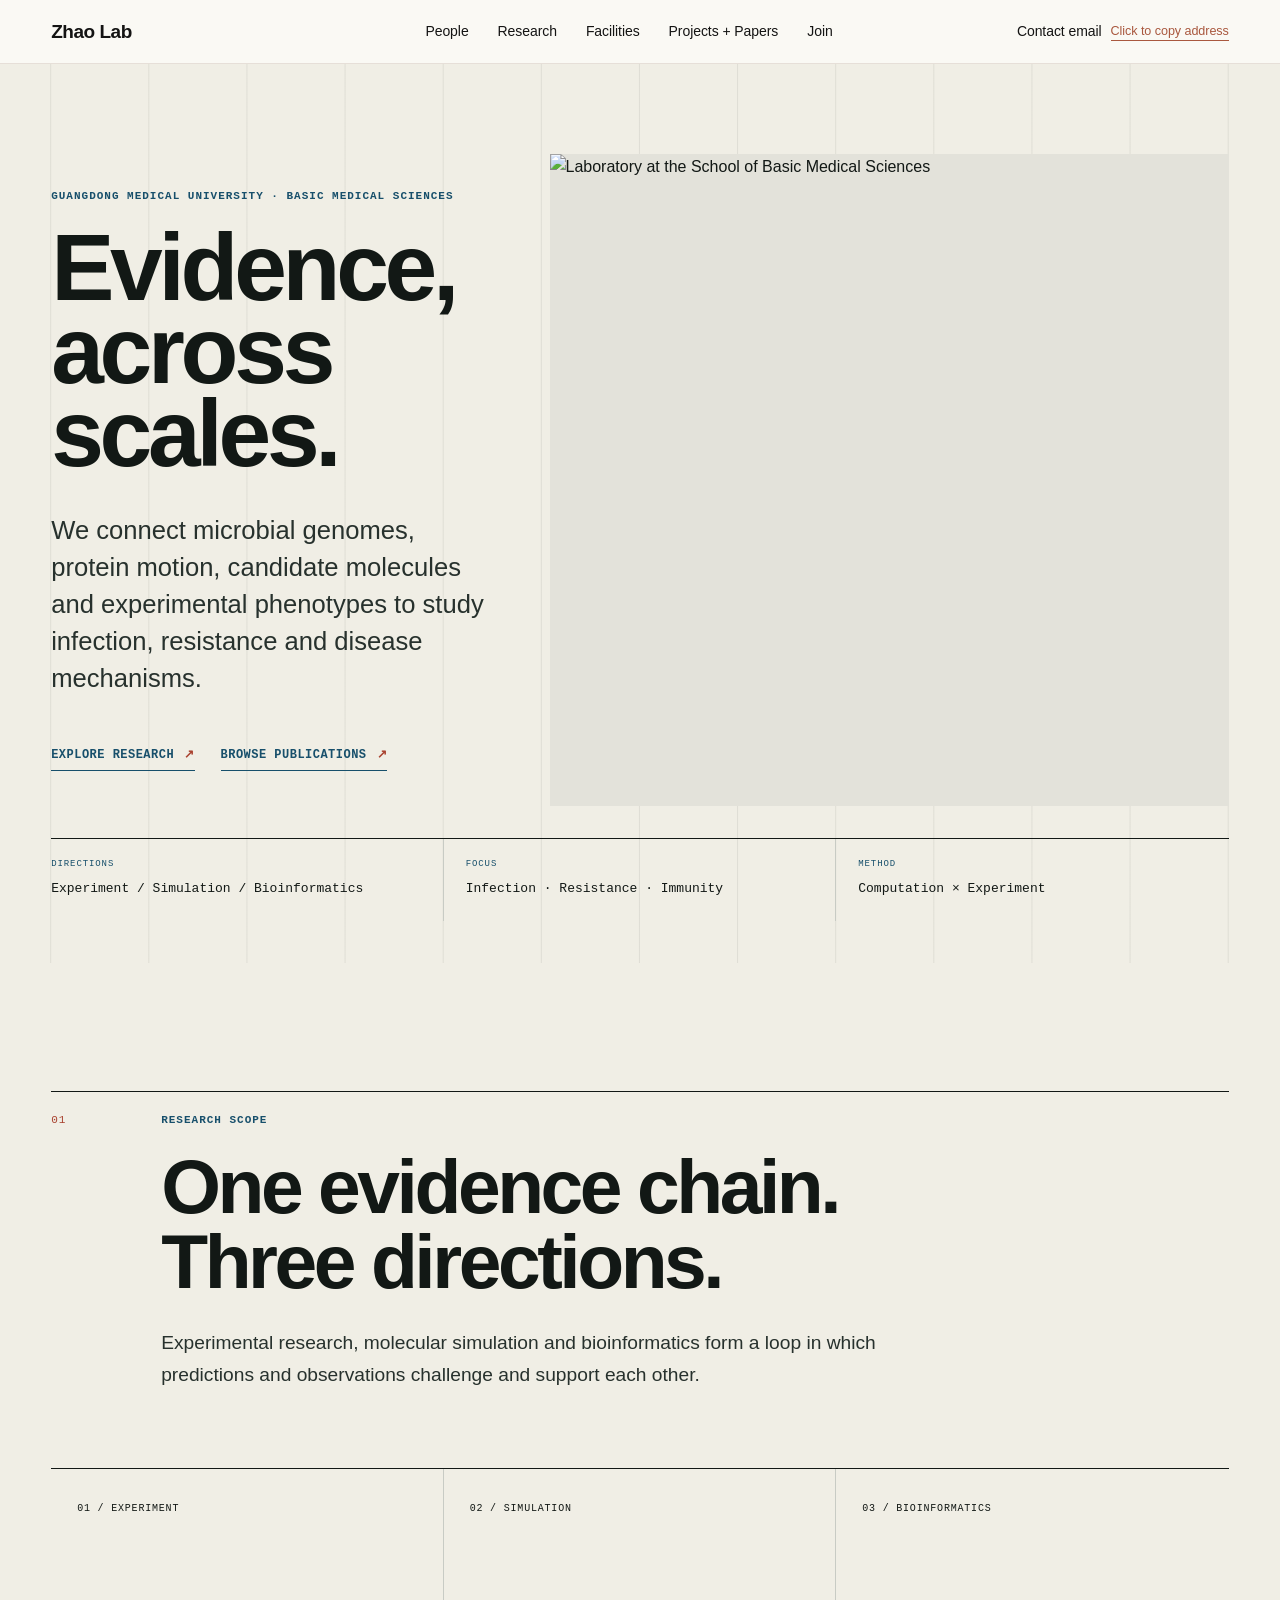
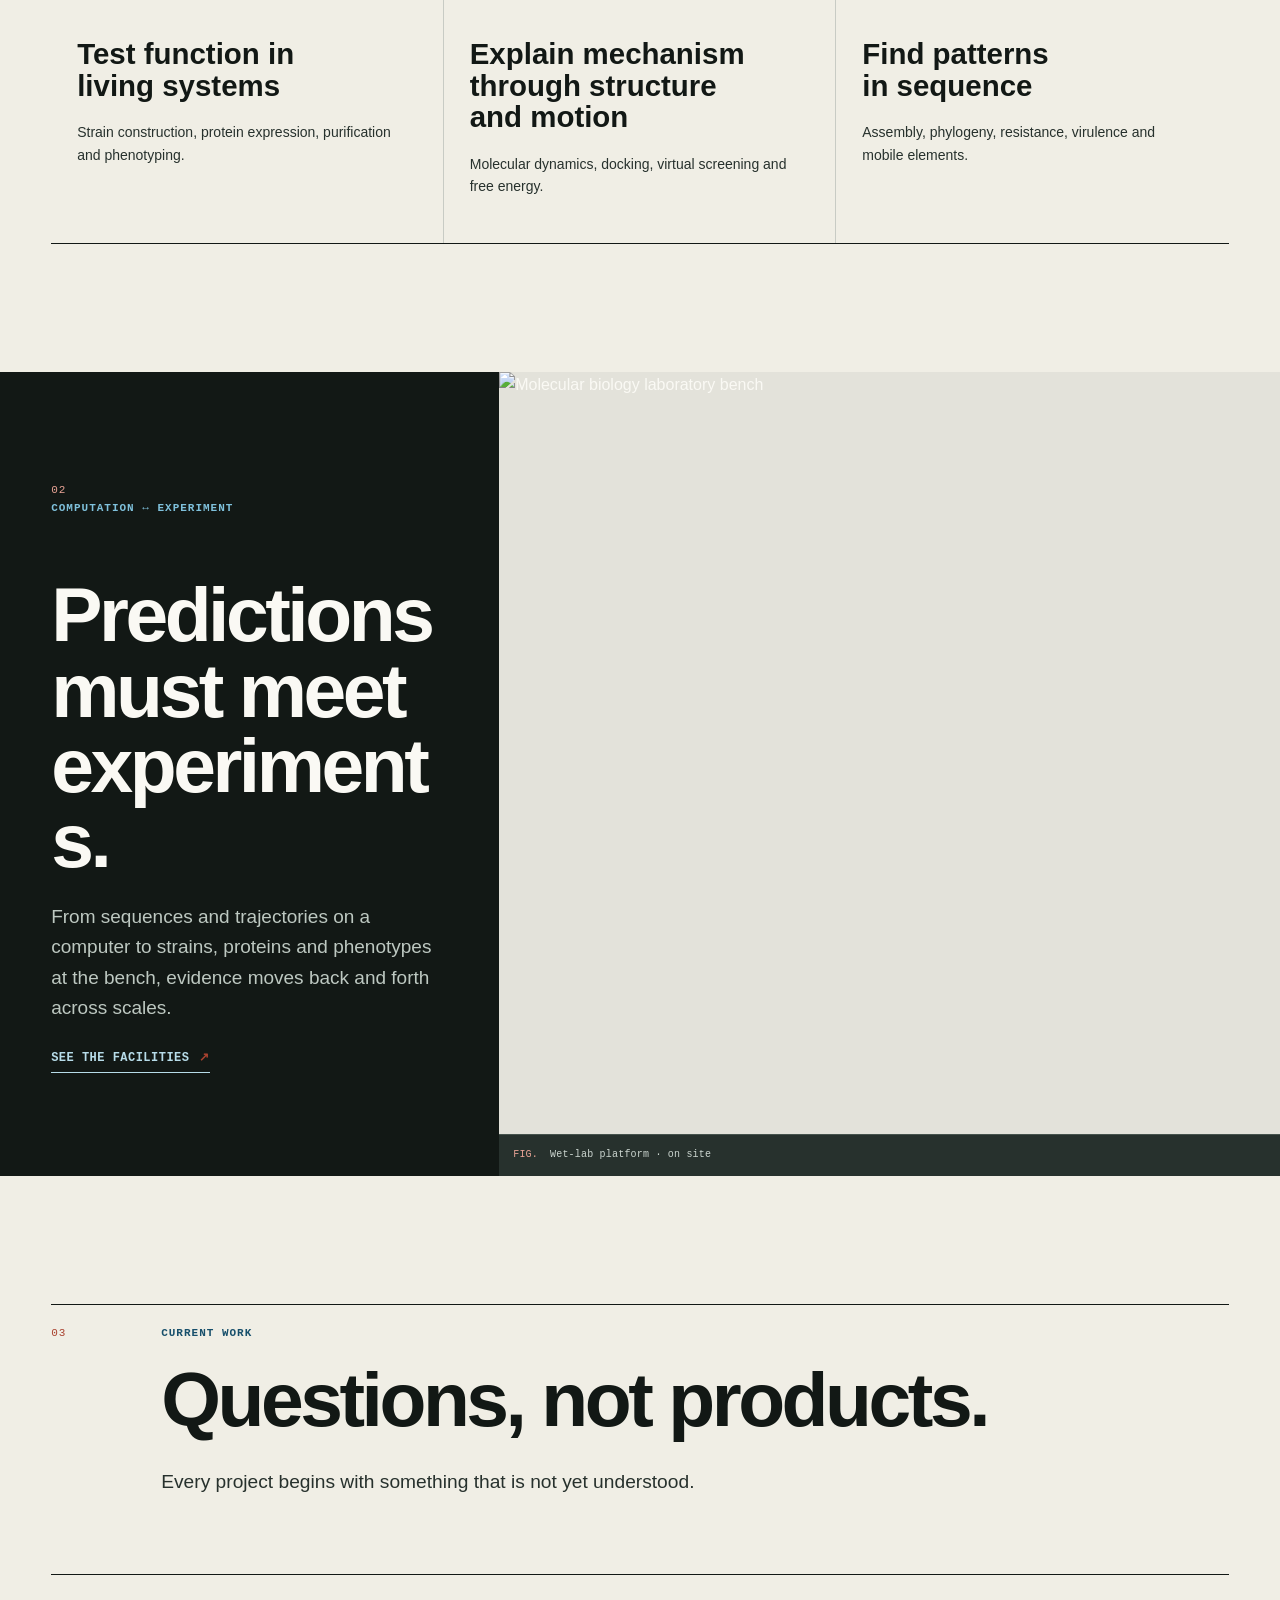
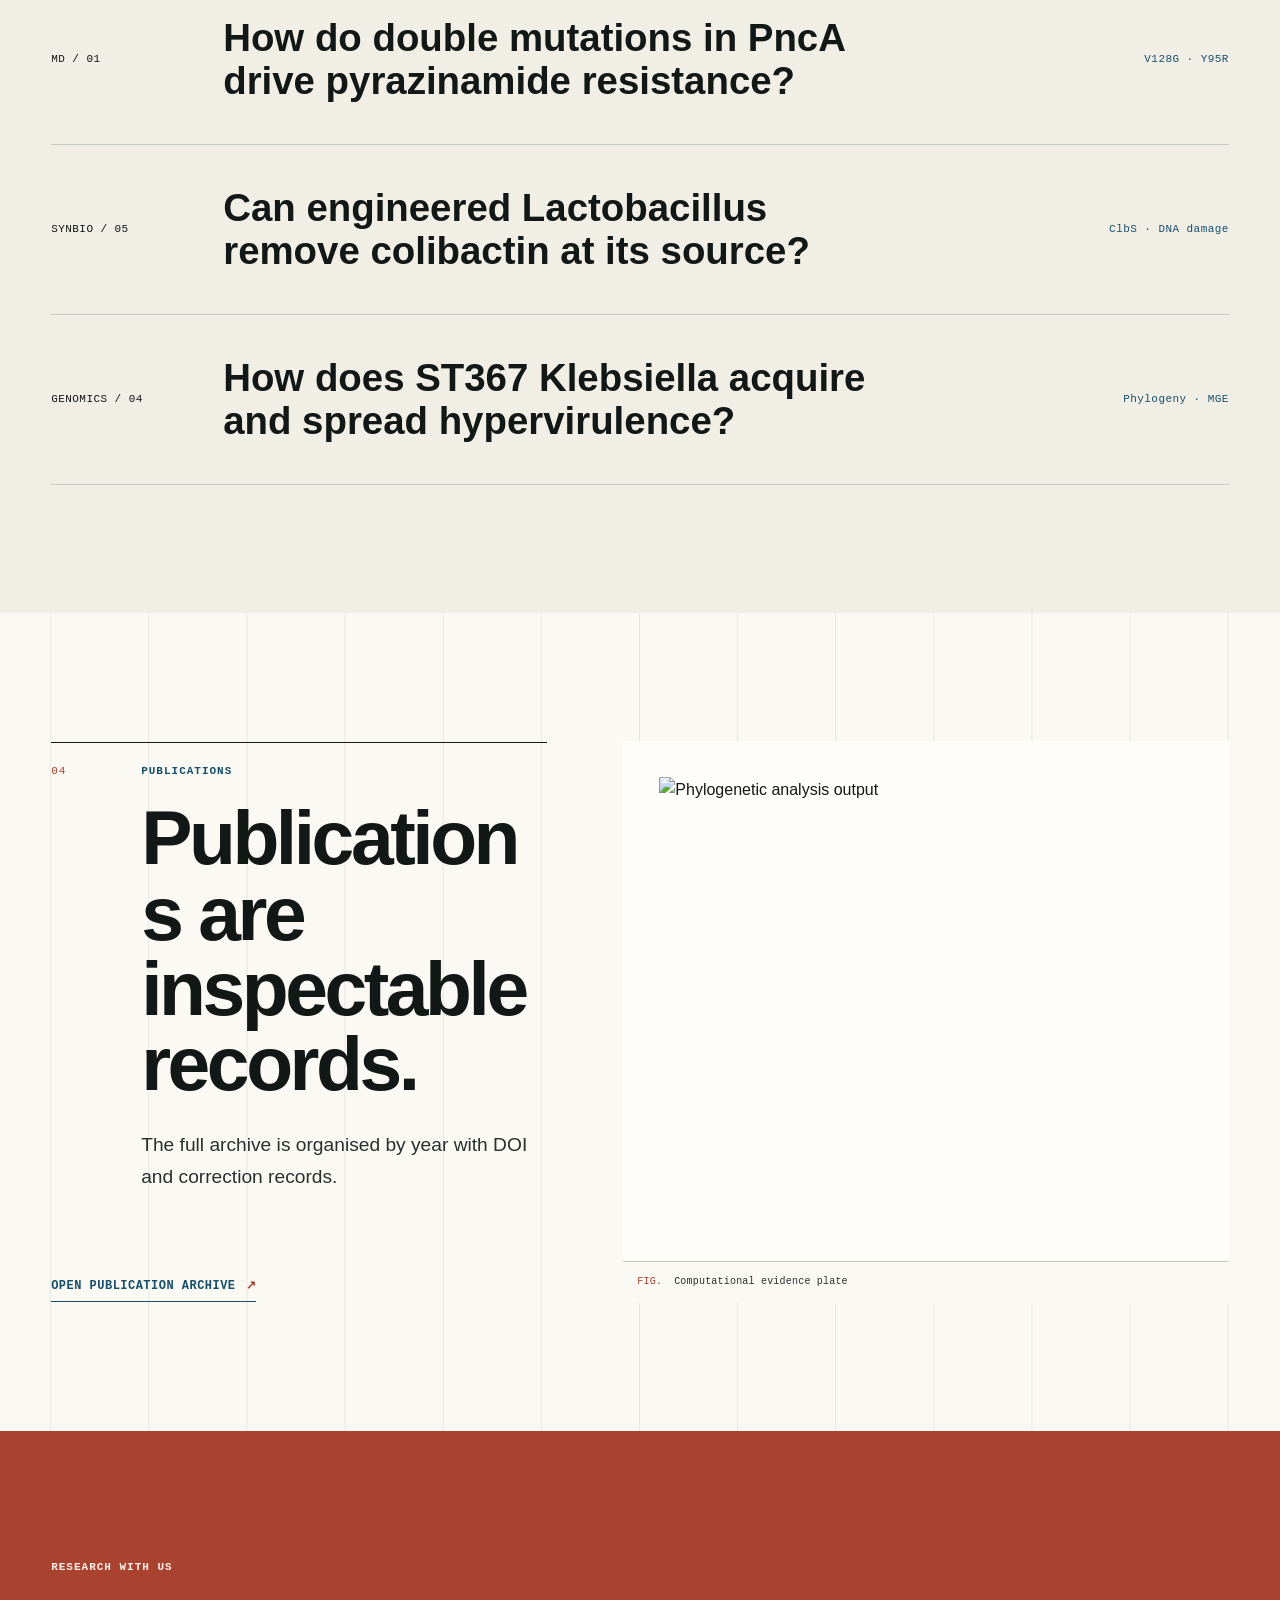
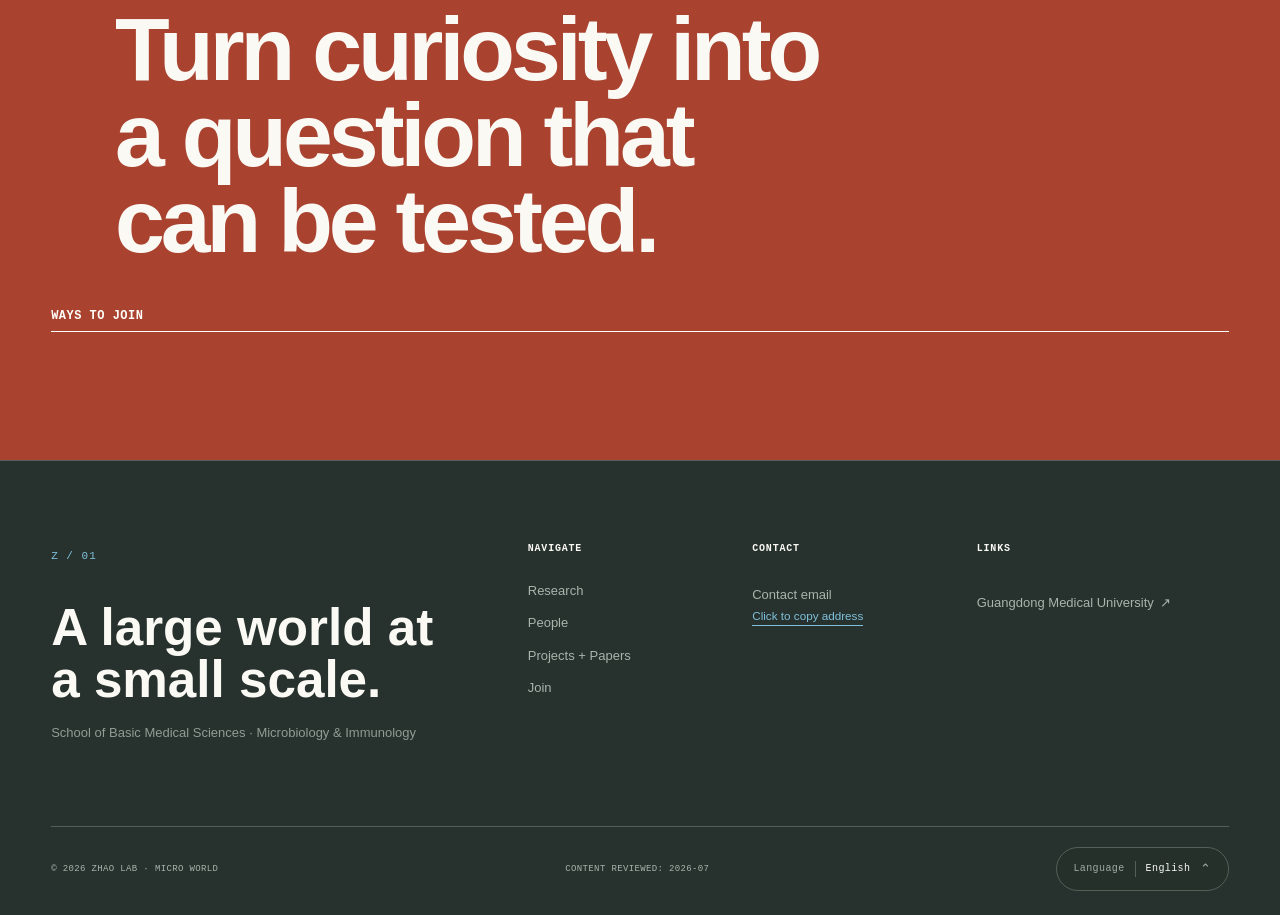
==== zh/index.html @ 0862a72c "Add files via upload" ====
<!doctype html>
<html lang="zh-CN">
<head>
  <meta charset="UTF-8">
  <meta name="viewport" content="width=device-width, initial-scale=1">
  <meta name="description" content="广东医科大学赵祖国课题组综合生物信息学、分子动力学与实验方法研究感染、耐药和分子机制。">
  <meta name="theme-color" content="#121815">
  <link rel="canonical" href="https://zzglab.com/zh/">
  <link rel="alternate" hreflang="en" href="https://zzglab.com/">
  <link rel="alternate" hreflang="x-default" href="https://zzglab.com/">
  <meta property="og:type" content="website">
  <meta property="og:site_name" content="Zhao Lab · Micro World">
  <meta property="og:locale" content="zh_CN">
  <meta property="og:title" content="微小的大世界 | 赵祖国课题组">
  <meta property="og:description" content="广东医科大学赵祖国课题组综合生物信息学、分子动力学与实验方法研究感染、耐药和分子机制。">
  <meta property="og:url" content="https://zzglab.com/zh/">
  <meta property="og:image" content="https://zzglab.com/assets/team-group.jpg">
  <meta name="twitter:card" content="summary_large_image">
  <title>微小的大世界 | 赵祖国课题组</title>
  <link rel="icon" href="../assets/zhao-lab-logo.png" type="image/png" sizes="1254x1254">
  <script src="../language-init.js?v=20260713-claude-nav"></script>
  <link rel="stylesheet" href="../styles.css?v=20260713-claude-nav">
  <script type="application/ld+json">{"@context":"https://schema.org","@type":"ResearchOrganization","name":"微小的大世界 · 赵祖国课题组","url":"https://zzglab.com/","email":"talent@zzglab.com","logo":"https://zzglab.com/assets/zhao-lab-logo.png","parentOrganization":{"@type":"CollegeOrUniversity","name":"广东医科大学"},"areaServed":"CN","knowsAbout":["实验研究","分子模拟","生物信息"]}</script>
</head>
<body data-page="index" data-lang="zh">
  <a class="skip-link" href="#main">跳到主要内容</a>
  <header class="site-header" data-header>
    <div class="header-inner">
      <a class="brand" href="index.html" aria-label="Zhao Lab 首页"><b>Zhao Lab</b></a>
      <nav class="primary-nav" id="primary-menu" aria-label="主导航"><a href="team.html">团队</a><a href="research.html">研究</a><a href="facilities.html">科研平台</a><a href="projects.html">项目与论文</a><a href="join.html">加入我们</a></nav>
      <div class="header-tools">
        <button class="contact-link email-copy email-index" type="button" data-copy-email data-copy-label="点击即可复制邮箱地址" data-copied-label="已复制" aria-label="复制课题组邮箱"><span>联系邮箱</span><span class="email-index-action" data-copy-action>点击即可复制邮箱地址</span><span class="sr-only" data-copy-status aria-live="polite"></span></button>
        <button class="menu-toggle" type="button" aria-controls="primary-menu" aria-expanded="false" data-open-label="打开菜单" data-close-label="关闭菜单" aria-label="打开菜单"><span></span><span></span></button>
      </div>
    </div>
  </header>
  <main id="main"><section class="home-hero grid-field">
    <div class="hero-statement reveal"><p class="kicker">广东医科大学 · 基础医学院</p><h1>在微小尺度<br>建立可信证据</h1><p class="hero-lead">我们连接微生物基因组、蛋白质运动、候选化合物与实验表型，研究感染、耐药和疾病机制。</p><div class="hero-actions"><a class="text-link" href="research.html">探索研究<span aria-hidden="true">↗</span></a><a class="text-link" href="projects.html#publications">浏览论文<span aria-hidden="true">↗</span></a></div></div>
    <figure class="evidence-figure hero-figure reveal"><img src="../assets/lab-wide.jpg" width="1080" height="726" alt="广东医科大学基础医学院实验室全景" loading="lazy"><figcaption><span>FIG.</span>基础医学院实验空间 · 往期资料</figcaption></figure>
    <aside class="hero-register reveal"><div><span>三大方向</span><b>实验研究 / 分子模拟 / 生物信息</b></div><div><span>核心主题</span><b>感染 · 耐药 · 免疫</b></div><div><span>方法</span><b>计算预测 × 实验验证</b></div></aside>
  </section>
  <section class="section-block" id="scope"><header class="section-head reveal"><span class="section-index">01</span><div><p class="kicker">RESEARCH SCOPE</p><h2>一条证据链<br>三大方向</h2><p class="section-intro">实验研究、分子模拟和生物信息不是彼此分离的栏目，而是相互质疑、相互验证的研究路径。</p></div></header>
    <div class="scale-ledger reveal"><a href="research.html#experiment"><span>01 / EXPERIMENT</span><h3>用实验回答功能问题</h3><p>菌株构建、蛋白表达、纯化与表型验证。</p></a><a href="research.html#dynamics"><span>02 / SIMULATION</span><h3>从结构与运动解释分子机制</h3><p>分子动力学、分子对接、虚拟筛选与自由能。</p></a><a href="research.html#bioinfo"><span>03 / BIOINFORMATICS</span><h3>从序列发现传播规律</h3><p>基因组组装、系统发育、耐药、毒力与移动元件。</p></a></div>
  </section>
  <section class="photo-essay ink-section"><div class="photo-copy reveal"><span class="section-index">02</span><p class="kicker">COMPUTATION ↔ EXPERIMENT</p><h2>预测必须面对实验</h2><p>从计算机中的序列与轨迹，到实验台上的菌株、蛋白和表型，证据在不同尺度之间往返。</p><a class="text-link" href="facilities.html">查看科研平台<span aria-hidden="true">↗</span></a></div><figure class="evidence-figure  reveal"><img src="../assets/lab-bench.jpg" width="1080" height="756" alt="分子生物学实验平台" loading="lazy"><figcaption><span>FIG.</span>湿实验平台 · 真实场景</figcaption></figure></section>
  <section class="section-block" id="work"><header class="section-head reveal"><span class="section-index">03</span><div><p class="kicker">CURRENT WORK</p><h2>问题而不是产品</h2><p class="section-intro">每个项目从尚未被回答的问题开始。</p></div></header>
    <div class="work-ledger reveal"><a href="projects.html#pnc"><span>MD / 01</span><h3>PncA 双突变如何导致吡嗪酰胺耐药</h3><b>V128G · Y95R</b></a><a href="projects.html#clbs"><span>SYNBIO / 05</span><h3>工程乳酸杆菌能否定向清除 Colibactin</h3><b>ClbS · DNA damage</b></a><a href="projects.html"><span>GENOMICS / 04</span><h3>ST367 肺炎克雷伯菌如何获得并传播高毒力</h3><b>Phylogeny · MGE</b></a></div>
  </section>
  <section class="paper-preview grid-field" id="papers"><div><header class="section-head reveal"><span class="section-index">04</span><div><p class="kicker">PUBLICATIONS</p><h2>论文是过程的可核查记录</h2><p class="section-intro">完整列表按年份整理，并保留 DOI 与更正信息。</p></div></header><a class="text-link" href="projects.html#publications">打开历年论文<span aria-hidden="true">↗</span></a></div><figure class="evidence-figure paper-art reveal"><img src="../assets/phylogeny.png" width="747" height="627" alt="系统发育分析结果" loading="lazy"><figcaption><span>FIG.</span>计算生物学证据图版</figcaption></figure></section>
  <section class="join-callout"><p class="kicker">RESEARCH WITH US</p><h2>把好奇心变成一个可以验证的问题</h2><a class="text-link" href="join.html">了解参与方式<span aria-hidden="true">↗</span></a></section></main>
  <footer class="site-footer">
    <div class="footer-grid">
      <div class="footer-identity"><span class="registration-mark">Z / 01</span><h2>在微小尺度<br>发现大世界</h2><p>广东医科大学基础医学院 · 微生物学与免疫学</p></div>
      <div class="footer-column"><b>浏览</b><a href="research.html">研究</a><a href="team.html">团队</a><a href="projects.html">项目与论文</a><a href="join.html">加入我们</a></div>
      <div class="footer-column"><b>联系</b><button class="footer-email email-copy email-index" type="button" data-copy-email data-copy-label="点击即可复制邮箱地址" data-copied-label="已复制" aria-label="点击复制邮箱"><span>联系邮箱</span><span class="email-index-action" data-copy-action>点击即可复制邮箱地址</span><span class="sr-only" data-copy-status aria-live="polite"></span></button></div>
      <div class="footer-column"><b>友情链接</b><a class="affiliation-link" href="https://www.gdmu.edu.cn/" target="_blank" rel="noopener">广东医科大学<span aria-hidden="true">↗</span></a></div>
    </div>
    <div class="footer-legal"><span>© <span data-year></span> Zhao Lab · Micro World</span><span>2026-07</span><div class="language-menu footer-language" data-language-menu><button class="language-trigger" type="button" aria-expanded="false" aria-controls="footer-language-options" aria-label="选择语言" data-language-trigger><span>Language</span><span class="language-current-label">中文</span><span class="language-chevron" aria-hidden="true">⌃</span></button><ul class="language-options" id="footer-language-options" data-language-options hidden><li><a data-language-switch data-language="en" href="../index.html?lang=en" lang="en">English</a></li><li><span aria-current="page">中文</span></li></ul></div></div>
  </footer>
  <script src="../script.js?v=20260713-claude-nav"></script>
</body>
</html>
---- styles.css ----
@font-face {
  font-family: "IBM Plex Sans";
  src: url("assets/fonts/ibm-plex-sans.woff2") format("woff2");
  font-style: normal;
  font-weight: 300 700;
  font-display: swap;
}

@font-face {
  font-family: "IBM Plex Mono";
  src: url("assets/fonts/ibm-plex-mono.woff2") format("woff2");
  font-style: normal;
  font-weight: 400;
  font-display: swap;
}

@font-face {
  font-family: "IBM Plex Mono";
  src: url("assets/fonts/ibm-plex-mono-600.woff2") format("woff2");
  font-style: normal;
  font-weight: 600;
  font-display: swap;
}

:root {
  --paper: #f0eee5;
  --paper-bright: #faf9f4;
  --paper-deep: #e3e2da;
  --ink: #121815;
  --ink-soft: #27312d;
  --glass: #b9c2bc;
  --rule: #c8cbc4;
  --blue: #174f6b;
  --blue-bright: #277697;
  --oxide: #a9422f;
  --claude-canvas: #faf9f5;
  --claude-ink: #141413;
  --claude-coral: #cc785c;
  --claude-hairline: #e6dfd8;
  --claude-hover: #f0ebe3;
  --white: #fffefa;
  --max: 1320px;
  --gutter: clamp(20px, 4vw, 64px);
  --serif: "IBM Plex Sans", "Source Han Sans SC", "Noto Sans CJK SC", sans-serif;
  --sans: "IBM Plex Sans", "Source Han Sans SC", "Noto Sans CJK SC", sans-serif;
  --mono: "IBM Plex Mono", "SFMono-Regular", Consolas, monospace;
}

* { box-sizing: border-box; }
html { scroll-behavior: smooth; scroll-padding-top: 88px; -webkit-text-size-adjust: 100%; text-size-adjust: 100%; }
body { margin: 0; overflow-x: hidden; color: var(--ink); background: var(--paper); font-family: var(--sans); font-size: 16px; line-height: 1.58; -webkit-font-smoothing: antialiased; }
body.menu-open { overflow: hidden; }
a { color: inherit; text-decoration: none; }
img { max-width: 100%; height: auto; }
button { color: inherit; font: inherit; }
figure { margin: 0; }
main *, .header-inner > *, .footer-grid > * { min-width: 0; }
h1, h2, h3, p, a, button { overflow-wrap: break-word; }
h1, h2, h3 { text-wrap: balance; }
p { text-wrap: pretty; }
::selection { color: var(--white); background: var(--blue); }

.skip-link { position: fixed; left: 16px; top: -80px; z-index: 1000; padding: 12px 18px; color: var(--white); background: var(--oxide); transition: top .2s ease; }
.skip-link:focus { top: 12px; }
:focus-visible { outline: 3px solid var(--oxide); outline-offset: 4px; }

.site-header { height: 64px; position: sticky; top: 0; z-index: 100; color: var(--claude-ink); background: rgba(250, 249, 245, .96); border-bottom: 1px solid var(--claude-hairline); backdrop-filter: blur(16px); }
.header-inner { width: min(1240px, calc(100% - 2 * var(--gutter))); height: 100%; margin: auto; display: grid; grid-template-columns: minmax(130px, 190px) minmax(0, 1fr) auto; align-items: center; gap: clamp(18px, 2.5vw, 36px); }
.brand { display: inline-flex; align-items: center; width: max-content; }
.brand b { display: block; font-family: var(--sans); font-size: 19px; font-weight: 650; line-height: 1; letter-spacing: -.025em; }
.primary-nav { display: flex; justify-content: center; gap: clamp(2px, .7vw, 10px); }
.primary-nav a, .header-tools .contact-link { position: relative; color: var(--claude-ink); font-family: var(--sans); font-size: 14px; font-weight: 500; letter-spacing: -.005em; }
.primary-nav a { padding: 8px 10px; border-radius: 7px; transition: color .18s ease, background .18s ease; }
.primary-nav a:hover { background: var(--claude-hover); }
.primary-nav a[aria-current="page"] { color: #9f4f38; background: #f3e9e3; }
.header-tools { display: flex; align-items: center; gap: 18px; }
.language-menu { position: relative; }
.language-trigger { min-height: 44px; display: inline-flex; align-items: center; gap: 10px; padding: 0 16px; border: 1px solid #53605a; border-radius: 999px; color: #9eaaa3; background: #26302b; font-family: var(--mono); font-size: 10px; letter-spacing: .04em; cursor: pointer; transition: color .2s ease, border-color .2s ease, background .2s ease; }
.language-trigger:hover, .language-trigger[aria-expanded="true"] { color: var(--paper-bright); }
.language-trigger:hover { border-color: #78867e; background: #2c3731; }
.language-current-label { padding-left: 10px; border-left: 1px solid #53605a; color: var(--paper-bright); }
.language-chevron { font-size: 13px; line-height: 1; transition: transform .2s ease; }
.language-trigger[aria-expanded="true"] .language-chevron { transform: rotate(180deg); }
.language-options { width: 180px; position: absolute; right: 0; bottom: calc(100% + 10px); z-index: 110; margin: 0; padding: 7px 14px; list-style: none; color: var(--paper-bright); background: var(--ink-soft); border: 1px solid #53605a; box-shadow: 0 18px 45px rgba(0, 0, 0, .22); }
.language-options[hidden] { display: none; }
.language-options li + li { border-top: 1px solid #47534e; }
.language-options a, .language-options span { min-height: 42px; display: flex; align-items: center; font-family: var(--mono); font-size: 10px; letter-spacing: .04em; text-transform: none; }
.language-options a { color: var(--paper-bright); }
.language-options a:hover { color: #7fc1dc; }
.language-options [aria-current="page"] { color: #829088; }
.contact-link { min-height: 40px; display: inline-flex; align-items: center; padding: 0; border: 0; background: transparent; cursor: pointer; }
.email-index { display: inline-flex; align-items: center; gap: 9px; padding: 0; border: 0; color: inherit; background: transparent; font: inherit; text-align: left; cursor: pointer; }
.email-index-action { color: #a9583e; border-bottom: 1px solid currentColor; font-size: .9em; line-height: 1.45; transition: color .18s ease; }
.email-index:hover .email-index-action, .email-index:focus-visible .email-index-action { color: var(--claude-coral); }
.email-index.is-copied .email-index-action { color: #34715b; }
.sr-only { width: 1px !important; height: 1px !important; position: absolute !important; overflow: hidden !important; clip: rect(0, 0, 0, 0) !important; white-space: nowrap !important; clip-path: inset(50%) !important; }
.menu-toggle { width: 42px; height: 42px; display: none; padding: 0; border: 1px solid var(--claude-hairline); border-radius: 7px; background: transparent; }
.menu-toggle span { width: 18px; height: 1px; display: block; margin: 5px auto; background: currentColor; transition: transform .25s ease; }
.menu-open .menu-toggle span:first-child { transform: translateY(3px) rotate(45deg); }
.menu-open .menu-toggle span:last-child { transform: translateY(-3px) rotate(-45deg); }

.grid-field { background-image: linear-gradient(to right, transparent calc(100% - 1px), rgba(18, 24, 21, .08) 1px); background-size: calc((100% - 2 * var(--gutter)) / 12) 100%; background-position: var(--gutter) 0; }
.kicker, .section-index, .registration-mark, .image-credit, .source-note { font-family: var(--mono); font-size: 11px; letter-spacing: .09em; text-transform: uppercase; }
.kicker { margin: 0 0 20px; color: var(--blue); font-weight: 600; }
.ink-section .kicker { color: #7fc1dc; }
h1, h2, h3 { font-family: var(--serif); font-weight: 600; }

.home-hero { min-height: calc(100vh - 64px); min-height: calc(100svh - 64px); padding: clamp(48px, 7vw, 104px) var(--gutter) 42px; display: grid; grid-template-columns: minmax(300px, .78fr) minmax(0, 1.22fr); grid-template-rows: 1fr auto; gap: 32px clamp(32px, 5vw, 80px); background-color: var(--paper); }
.hero-statement { align-self: center; padding-left: max(0px, calc((100vw - var(--max)) / 2 - var(--gutter))); }
.hero-statement h1 { max-width: 720px; margin: 0; font-size: clamp(60px, 7.4vw, 112px); line-height: .88; letter-spacing: -.045em; }
[lang="zh-CN"] .hero-statement h1 { font-size: clamp(58px, 7vw, 102px); line-height: 1; }
.hero-lead { max-width: 660px; margin: 36px 0 0; color: var(--ink-soft); font-family: var(--serif); font-size: clamp(21px, 2vw, 29px); line-height: 1.45; }
.hero-actions { display: flex; flex-wrap: wrap; gap: 26px; margin-top: 42px; }
.text-link { width: max-content; display: inline-flex; align-items: center; gap: 10px; padding: 7px 0 5px; color: var(--blue); border-bottom: 1px solid currentColor; font-family: var(--mono); font-size: 12px; font-weight: 600; letter-spacing: .04em; text-transform: uppercase; }
.text-link span { color: var(--oxide); }
.ink-section .text-link { color: #b7dce9; }
.hero-figure { min-height: 610px; align-self: stretch; }
.hero-figure img { height: 100%; min-height: 610px; object-fit: cover; }
.hero-register { grid-column: 1 / -1; display: grid; grid-template-columns: repeat(3, 1fr); border-top: 1px solid var(--ink); }
.hero-register div { min-height: 82px; padding: 18px 22px 10px 0; border-right: 1px solid var(--rule); }
.hero-register div:not(:first-child) { padding-left: 22px; }
.hero-register div:last-child { border: 0; }
.hero-register span, .hero-register b { display: block; }
.hero-register span { color: var(--blue); font-family: var(--mono); font-size: 9px; letter-spacing: .1em; }
.hero-register b { margin-top: 8px; font-family: var(--mono); font-size: 13px; font-weight: 500; }

.evidence-figure { position: relative; overflow: hidden; background: var(--paper-deep); }
.evidence-figure img { width: 100%; display: block; object-fit: cover; }
.evidence-figure figcaption { min-height: 42px; padding: 11px 14px; display: flex; gap: 12px; align-items: center; color: var(--ink-soft); background: var(--paper-bright); border-top: 1px solid var(--rule); font-family: var(--mono); font-size: 10px; letter-spacing: .02em; }
.evidence-figure figcaption span { color: var(--oxide); }
.ink-section .evidence-figure figcaption { color: #ccd6d0; background: var(--ink-soft); border-color: #46534d; }
.ink-section .evidence-figure figcaption span { color: #e8a395; }

.section-block, .gallery-section, .publication-section { padding: clamp(88px, 10vw, 160px) var(--gutter); }
.section-block > *, .gallery-section > *, .publication-section > * { width: min(var(--max), 100%); margin-left: auto; margin-right: auto; }
.muted-section { background: var(--paper-deep); }
.section-head { margin-bottom: clamp(44px, 6vw, 84px); display: grid; grid-template-columns: 110px minmax(0, 1fr); border-top: 1px solid var(--ink); padding-top: 20px; }
.section-index { color: var(--oxide); }
.ink-section .section-index { color: #e8a395; }
.section-head h2 { max-width: 980px; margin: 0; font-size: clamp(46px, 6vw, 88px); line-height: .98; letter-spacing: -.045em; }
[lang="zh-CN"] .section-head h2 { line-height: 1.12; }
.section-intro { max-width: 760px; margin: 28px 0 0; color: var(--ink-soft); font-size: clamp(17px, 1.5vw, 21px); line-height: 1.65; }
.ink-section .section-head { border-color: #65736c; }
.ink-section .section-intro { color: #b9c5be; }

.scale-ledger { display: grid; grid-template-columns: repeat(3, 1fr); border-top: 1px solid var(--ink); border-bottom: 1px solid var(--ink); }
.scale-ledger a { min-height: 360px; padding: 24px 26px 32px; position: relative; border-right: 1px solid var(--rule); transition: background .25s ease, color .25s ease; }
.scale-ledger a:last-child { border: 0; }
.scale-ledger a:hover { color: var(--paper-bright); background: var(--blue); }
.scale-ledger span { font-family: var(--mono); font-size: 10px; letter-spacing: .08em; }
.scale-ledger h3 { margin: 120px 0 20px; font-size: clamp(27px, 2.3vw, 36px); line-height: 1.08; }
.scale-ledger p { color: var(--ink-soft); font-size: 14px; }
.scale-ledger a:hover p { color: #e7efea; }

.photo-essay { min-height: 780px; display: grid; grid-template-columns: .78fr 1.22fr; }
.photo-copy { padding: clamp(64px, 8vw, 120px) var(--gutter); align-self: center; }
.photo-copy h2 { max-width: 610px; margin: 60px 0 24px; color: var(--paper-bright); font-size: clamp(52px, 6vw, 86px); line-height: .98; letter-spacing: -.045em; }
.photo-copy > p:not(.kicker) { max-width: 560px; color: #bdc8c1; font-size: 19px; }
.photo-essay > figure img { height: 100%; min-height: 738px; }
.photo-essay > figure figcaption { position: absolute; left: 0; right: 0; bottom: 0; }
.ink-section { color: var(--paper-bright); background: var(--ink); }

.work-ledger, .archive-ledger { border-top: 1px solid var(--ink); }
.work-ledger a { min-height: 170px; display: grid; grid-template-columns: 140px minmax(0, 1fr) auto; gap: 32px; align-items: center; border-bottom: 1px solid var(--rule); }
.work-ledger span, .work-ledger b { font-family: var(--mono); font-size: 11px; letter-spacing: .04em; }
.work-ledger h3 { margin: 0; font-size: clamp(26px, 3vw, 42px); line-height: 1.12; transition: color .2s ease; }
.work-ledger b { color: var(--blue); font-weight: 500; }
.work-ledger a:hover h3 { color: var(--oxide); }

.paper-preview { min-height: 760px; padding: clamp(88px, 10vw, 150px) var(--gutter); display: grid; grid-template-columns: .9fr 1.1fr; gap: clamp(40px, 6vw, 100px); align-items: center; background-color: var(--paper-bright); }
.paper-preview .section-head { grid-template-columns: 90px 1fr; }
.paper-art img { max-height: 600px; object-fit: contain; padding: 36px; background: var(--white); }

.join-callout { padding: clamp(76px, 10vw, 150px) var(--gutter); color: var(--paper-bright); background: var(--oxide); }
.join-callout > * { width: min(var(--max), 100%); margin-left: auto; margin-right: auto; }
.join-callout .kicker { color: #fff0e9; }
.join-callout h2 { max-width: 1050px; margin-top: 30px; margin-bottom: 36px; font-size: clamp(50px, 7vw, 102px); line-height: .96; letter-spacing: -.045em; }
.join-callout .text-link { color: var(--white); }

.page-hero { min-height: 720px; padding: clamp(64px, 8vw, 120px) var(--gutter); display: grid; grid-template-columns: .9fr 1.1fr; gap: clamp(40px, 6vw, 100px); align-items: center; background: var(--paper-bright); }
.page-title { max-width: 710px; justify-self: end; }
.page-title h1 { margin: 0; font-size: clamp(64px, 8vw, 116px); line-height: .88; letter-spacing: -.055em; }
[lang="zh-CN"] .page-title h1 { line-height: 1.04; }
.page-title > p:last-of-type { max-width: 650px; margin: 36px 0 0; color: var(--ink-soft); font-family: var(--serif); font-size: clamp(20px, 1.8vw, 27px); line-height: 1.5; }
.page-title .text-link { margin-top: 34px; }
.people-hero .hero-figure img { min-height: 560px; }
.research-hero .hero-data-figure img { max-height: 560px; object-fit: contain; padding: 30px; background: var(--paper); }
.portrait-figure img { height: 600px; object-fit: cover; object-position: center 35%; }

.profile-grid { display: grid; grid-template-columns: minmax(190px, .62fr) 1.25fr .8fr; gap: clamp(30px, 4vw, 70px); }
.profile-portrait { width: 100%; max-width: 260px; justify-self: center; align-self: start; }
.profile-portrait img { width: 100%; aspect-ratio: 174 / 210; object-fit: cover; background: var(--paper-deep); }
.profile-portrait figcaption { flex-wrap: wrap; align-items: flex-start; }
.profile-portrait figcaption a { flex: 1 1 130px; }
.profile-abstract > p { margin-top: 0; font-family: var(--serif); font-size: clamp(23px, 2.4vw, 35px); line-height: 1.48; }
.profile-abstract dl { margin: 60px 0 44px; border-top: 1px solid var(--ink); }
.profile-abstract dl div { padding: 18px 0; display: grid; grid-template-columns: 160px 1fr; border-bottom: 1px solid var(--rule); }
.profile-abstract dt { color: var(--blue); font-family: var(--mono); font-size: 10px; letter-spacing: .08em; }
.profile-abstract dd { margin: 0; }
.profile-note { padding: 34px; align-self: start; color: var(--paper-bright); background: var(--blue); }
.profile-note > span { font-family: var(--mono); font-size: 10px; letter-spacing: .08em; }
.profile-note blockquote { margin: 100px 0 38px; font-family: var(--serif); font-size: clamp(31px, 3vw, 45px); line-height: 1.08; }
.profile-note p { color: #d6e3e7; font-size: 14px; }

.principle-ledger, .value-ledger { display: grid; grid-template-columns: repeat(3, 1fr); border-top: 1px solid var(--ink); }
.principle-ledger article, .value-ledger article { min-height: 310px; padding: 26px; border-right: 1px solid #b6bab4; border-bottom: 1px solid #b6bab4; }
.principle-ledger article:last-child { border-right: 0; }
.principle-ledger span, .principle-ledger b, .value-ledger b { color: var(--oxide); font-family: var(--mono); font-size: 11px; }
.principle-ledger h3, .value-ledger h3 { margin: 100px 0 16px; font-size: 31px; line-height: 1.05; }
.principle-ledger p, .value-ledger p { color: var(--ink-soft); }

.editorial-gallery, .facility-gallery { display: grid; grid-template-columns: 1.45fr .55fr; grid-template-rows: 370px 270px; gap: 16px; }
.editorial-gallery .gallery-wide, .facility-gallery .gallery-wide { grid-row: 1 / 3; }
.editorial-gallery img, .facility-gallery img { height: calc(100% - 42px); object-fit: cover; }
.editorial-gallery figure, .facility-gallery figure { height: 100%; }
.archive-ledger a { min-height: 180px; display: grid; grid-template-columns: 140px 1fr 180px; align-items: center; gap: 32px; border-bottom: 1px solid var(--rule); }
.archive-ledger time { color: var(--oxide); font-family: var(--mono); font-size: 28px; }
.archive-ledger h3 { margin: 0; font-size: clamp(25px, 3vw, 38px); }
.archive-ledger span { color: var(--blue); font-family: var(--mono); font-size: 11px; text-align: right; }

.research-record { min-height: 790px; padding: clamp(80px, 9vw, 140px) var(--gutter); display: grid; grid-template-columns: 1fr 1fr; gap: clamp(50px, 8vw, 130px); align-items: center; }
.research-record > * { max-width: 650px; }
.research-record .research-copy { justify-self: end; }
.research-copy h2 { margin: 28px 0; font-size: clamp(49px, 5.5vw, 78px); line-height: 1; letter-spacing: -.04em; }
.research-lead { max-width: 590px; font-family: var(--serif); font-size: clamp(23px, 2.1vw, 31px); line-height: 1.35; }
.research-copy > p:not(.kicker, .research-lead) { max-width: 620px; color: var(--ink-soft); font-size: 17px; }
.ink-section .research-copy > p:not(.kicker, .research-lead) { color: #b9c5be; }
.method-line { margin-top: 36px; display: flex; flex-wrap: wrap; border-top: 1px solid var(--rule); }
.method-line span { padding: 10px 14px 10px 0; margin-right: 14px; color: var(--blue); font-family: var(--mono); font-size: 10px; }
.ink-section .method-line { border-color: #5a6761; }
.ink-section .method-line span { color: #7fc1dc; }
.research-record .evidence-figure img { height: 470px; object-fit: contain; padding: 28px; background: var(--paper-bright); }
.research-record#experiment .evidence-figure img { padding: 0; object-fit: cover; }
.research-plates { display: grid; gap: 14px; }
.research-record .research-plates .evidence-figure img { height: 245px; }

.facility-hero { height: min(850px, calc(100vh - 64px)); min-height: 650px; position: relative; overflow: hidden; color: var(--paper-bright); background: var(--ink); }
.facility-hero > img { width: 100%; height: 100%; display: block; object-fit: cover; filter: brightness(.62) saturate(.86); }
.facility-overlay { width: min(var(--max), calc(100% - 2 * var(--gutter))); position: absolute; left: 50%; top: 50%; z-index: 2; transform: translate(-50%, -50%); }
.facility-overlay .kicker { color: #9dd0e2; }
.facility-overlay h1 { max-width: 960px; margin: 0; font-size: clamp(64px, 8vw, 116px); line-height: .9; letter-spacing: -.055em; }
.image-credit { position: absolute; right: var(--gutter); bottom: 20px; z-index: 2; }
.fact-register { display: grid; grid-template-columns: repeat(4, 1fr); padding: 0 var(--gutter); border-bottom: 1px solid var(--ink); background: var(--paper-bright); }
.fact-register div { min-height: 190px; padding: 34px; border-right: 1px solid var(--rule); }
.fact-register div:last-child { border: 0; }
.fact-register b, .fact-register span { display: block; }
.fact-register b { font-family: var(--serif); font-size: clamp(38px, 4vw, 60px); font-weight: 450; }
.fact-register span { margin-top: 32px; color: var(--blue); font-family: var(--mono); font-size: 10px; }
.equipment-ledger { display: grid; grid-template-columns: repeat(2, 1fr); border-top: 1px solid var(--ink); }
.equipment-ledger article { min-height: 250px; padding: 28px; border-right: 1px solid #b6bab4; border-bottom: 1px solid #b6bab4; }
.equipment-ledger article:nth-child(even) { border-right: 0; }
.equipment-ledger span { color: var(--blue); font-family: var(--mono); font-size: 10px; }
.equipment-ledger h3 { margin: 70px 0 12px; font-size: 34px; }
.compute-section { min-height: 850px; padding: clamp(80px, 10vw, 150px) var(--gutter); display: grid; grid-template-columns: .85fr 1.15fr; gap: clamp(50px, 8vw, 130px); align-items: center; }
.compute-copy h2 { margin: 56px 0 24px; font-size: clamp(52px, 6vw, 84px); line-height: .98; }
.compute-copy > p:not(.kicker) { color: #bec9c2; font-size: 18px; }
.spec-line { margin-top: 42px; display: grid; grid-template-columns: 1fr 1fr; border-top: 1px solid #57635d; }
.spec-line span { padding: 20px 0; color: #c9d2cc; font-family: var(--mono); font-size: 11px; }
.spec-line b { margin-right: 9px; color: #83c4dd; font-size: 30px; }
.compute-images { height: 620px; display: grid; grid-template-columns: 1.3fr .7fr; gap: 14px; }
.compute-images figure, .compute-images img { height: 100%; }
.compute-images img { object-fit: cover; }
.compute-images figure { padding-bottom: 42px; }
.compute-images figcaption { position: absolute; bottom: 0; left: 0; right: 0; }
.process-strip { display: grid; grid-template-columns: repeat(4, 1fr); border-top: 1px solid var(--ink); }
.process-strip article { min-height: 290px; padding: 26px; border-right: 1px solid var(--rule); border-bottom: 1px solid var(--ink); }
.process-strip article:last-child { border-right: 0; }
.process-strip b { color: var(--oxide); font-family: var(--mono); font-size: 11px; }
.process-strip h3 { margin: 94px 0 12px; font-size: 30px; }
.process-strip p { color: var(--ink-soft); }

.project-hero { overflow: hidden; }
.evidence-stack { height: 560px; position: relative; }
.evidence-stack img { position: absolute; object-fit: contain; padding: 20px; background: var(--white); border: 1px solid var(--rule); }
.evidence-stack img:first-child { width: 68%; left: 0; top: 0; transform: rotate(-2deg); }
.evidence-stack img:last-child { width: 55%; right: 0; bottom: 0; transform: rotate(3deg); }
.project-ledger { border-top: 1px solid var(--ink); }
.project-row { min-height: 190px; display: grid; grid-template-columns: 140px minmax(280px, .9fr) 1.1fr; gap: 32px; align-items: center; border-bottom: 1px solid var(--rule); }
.project-row > span { color: var(--blue); font-family: var(--mono); font-size: 10px; letter-spacing: .06em; }
.project-row h3 { margin: 0; font-size: clamp(26px, 2.7vw, 39px); line-height: 1.1; }
.project-row p { color: var(--ink-soft); }
.student-ledger article { min-height: 165px; display: grid; grid-template-columns: 140px 1fr; gap: 32px; padding: 28px 0; border-top: 1px solid #b7bbb5; }
.student-ledger time { color: var(--oxide); font-family: var(--mono); font-size: 28px; }
.student-ledger span { color: var(--blue); font-family: var(--mono); font-size: 10px; }
.student-ledger h3 { margin: 12px 0 6px; font-size: clamp(24px, 2.6vw, 36px); }
.student-ledger p { margin: 0; color: var(--ink-soft); }

.publication-section { color: var(--paper-bright); background: var(--ink); }
.publication-archive { border-top: 1px solid #68766f; }
.publication-year { display: grid; grid-template-columns: 190px 1fr; border-bottom: 1px solid #53605a; }
.publication-year > header { padding: 35px 26px 30px 0; position: relative; }
.publication-year > header time, .publication-year > header span { display: block; }
.publication-year > header time { color: #82c3dc; font-family: var(--serif); font-size: 64px; line-height: 1; }
.publication-year > header span { margin-top: 12px; color: #8f9d95; font-family: var(--mono); font-size: 9px; letter-spacing: .08em; text-transform: uppercase; }
.publication-entry { display: grid; grid-template-columns: 52px 1fr; gap: 20px; padding: 34px 0; border-bottom: 1px solid #38433e; }
.publication-entry:last-child { border: 0; }
.publication-no { color: #829188; font-family: var(--mono); font-size: 10px; }
.publication-entry h3 { max-width: 950px; margin: 0; font-family: var(--serif); font-size: clamp(22px, 2.3vw, 33px); line-height: 1.22; }
.authors { max-width: 1000px; margin: 16px 0 0; color: #aebbb3; font-size: 13px; }
.citation-line { margin: 10px 0 0; color: #7fc1dc; font-family: var(--mono); font-size: 10px; letter-spacing: .03em; }
.publication-links { margin-top: 14px; display: flex; flex-wrap: wrap; gap: 18px; }
.publication-links a, .publication-links span { color: #e1e7e3; font-family: var(--mono); font-size: 10px; }
.publication-links a:hover { color: #f39d89; }
.correction-link { color: #f3a28e !important; }
.achievement-grid { display: grid; grid-template-columns: repeat(4, 1fr); border-top: 1px solid var(--ink); }
.achievement-grid article { min-height: 250px; padding: 26px; border-right: 1px solid var(--rule); border-bottom: 1px solid var(--ink); }
.achievement-grid article:last-child { border-right: 0; }
.achievement-grid strong { display: block; color: var(--oxide); font-family: var(--serif); font-size: 86px; font-weight: 400; }
.achievement-grid span { max-width: 170px; display: block; font-size: 14px; }
.award-note { margin-top: 70px; padding: 40px; color: var(--paper-bright); background: var(--blue); }
.award-note span { font-family: var(--mono); font-size: 10px; }
.award-note h3 { max-width: 850px; margin: 70px 0 20px; font-size: clamp(35px, 4.5vw, 62px); }
.award-note p { max-width: 720px; color: #d6e5ea; }

.audience-ledger { display: grid; grid-template-columns: 1fr 1fr; border-top: 1px solid var(--ink); }
.audience-ledger article { min-height: 370px; padding: 28px; border-right: 1px solid var(--rule); border-bottom: 1px solid var(--ink); }
.audience-ledger article:last-child { border-right: 0; }
.audience-ledger span, .path-ledger > article > span { color: var(--blue); font-family: var(--mono); font-size: 10px; letter-spacing: .06em; }
.audience-ledger h3 { margin: 130px 0 20px; font-size: clamp(34px, 4vw, 52px); }
.audience-ledger p { max-width: 520px; color: var(--ink-soft); }
.value-ledger { grid-template-columns: repeat(4, 1fr); }
.value-ledger article:last-child { border-right: 0; }
.path-ledger { display: grid; grid-template-columns: repeat(3, 1fr); border-top: 1px solid var(--ink); }
.path-ledger article { min-height: 570px; padding: 34px; position: relative; border-right: 1px solid var(--rule); border-bottom: 1px solid var(--ink); }
.path-ledger article:last-child { border-right: 0; }
.path-ledger h3 { margin: 80px 0 20px; font-size: clamp(37px, 4.5vw, 60px); }
.path-ledger p { max-width: 500px; color: var(--ink-soft); }
.path-ledger ul { margin: 34px 0 50px; padding: 0; list-style: none; border-top: 1px solid var(--rule); }
.path-ledger li { padding: 9px 0; border-bottom: 1px solid var(--rule); font-family: var(--mono); font-size: 11px; }
.path-ledger .text-link { position: absolute; left: 34px; bottom: 34px; }
.source-note { margin-top: 30px !important; color: #59645f; text-transform: none; }
.contact-panel { padding: clamp(90px, 12vw, 180px) var(--gutter); }
.contact-panel > * { width: min(var(--max), 100%); margin-left: auto; margin-right: auto; }
.contact-panel h2 { margin: 30px auto 70px; font-size: clamp(60px, 8vw, 116px); line-height: .9; }
.contact-ledger { border-top: 1px solid #627069; }
.contact-ledger .contact-copy { width: 100%; min-height: 95px; display: grid; grid-template-columns: minmax(140px, 240px) minmax(0, 1fr) auto; align-items: center; gap: 24px; padding: 0; text-align: left; border: 0; border-bottom: 1px solid #3e4a44; background: transparent; }
.contact-ledger span:not(.sr-only) { color: #7fc1dc; font-family: var(--mono); font-size: 10px; }
.contact-ledger b { font-family: var(--serif); font-size: clamp(22px, 3vw, 38px); font-weight: 450; }
.contact-ledger .email-index-action { color: #b7dce9; }

.site-footer { padding: 80px var(--gutter) 24px; color: #b9c4bd; background: var(--ink-soft); border-top: 1px solid #53605a; }
.footer-grid, .footer-legal { width: min(var(--max), 100%); margin: auto; }
.footer-grid { display: grid; grid-template-columns: 1.35fr .55fr .55fr .8fr; gap: clamp(30px, 4vw, 60px); }
.footer-identity h2 { max-width: 620px; margin: 36px 0 18px; color: var(--paper-bright); font-size: clamp(38px, 4vw, 60px); line-height: 1; }
.footer-identity p { color: #8f9d95; font-size: 13px; }
.registration-mark { color: #7fc1dc; }
.footer-column b, .footer-column a, .footer-column > span { display: block; }
.footer-column b { margin-bottom: 24px; color: var(--paper-bright); font-family: var(--mono); font-size: 10px; letter-spacing: .08em; text-transform: uppercase; }
.footer-column a, .footer-column > span { margin: 12px 0; color: #a9b4ad; font-size: 13px; }
.footer-column a:hover { color: var(--white); }
.footer-email { min-height: 34px; align-items: flex-start; flex-direction: column; gap: 3px; padding: 0; border: 0; color: #a9b4ad; background: transparent; font-size: 13px; text-align: left; }
.footer-email:hover { color: var(--white); }
.footer-email .email-index-action { color: #7fc1dc; }
.affiliation-link { display: inline-flex !important; align-items: baseline; gap: 6px; max-width: 220px; }
.affiliation-link > span { margin: 0; line-height: 1.35; }
.affiliation-link > span > span { display: inline; margin-left: 4px; color: #7fc1dc; }
.footer-legal { margin-top: 70px; padding-top: 20px; display: flex; align-items: center; justify-content: space-between; gap: 24px; border-top: 1px solid #53605a; color: #aab5ae; font-family: var(--mono); font-size: 9px; letter-spacing: .04em; text-transform: uppercase; }

.reveal { opacity: 1; transform: none; }
.js .reveal { opacity: 0; transform: translateY(26px); transition: opacity .65s ease, transform .65s cubic-bezier(.2, .7, .2, 1); }
.js .reveal.is-visible { opacity: 1; transform: none; }

@media (max-width: 1100px) {
  .header-inner { grid-template-columns: 150px 1fr auto; gap: 14px; }
  .primary-nav { gap: 0; }
  .primary-nav a { padding-right: 8px; padding-left: 8px; font-size: 12px; }
  .home-hero, .page-hero { grid-template-columns: 1fr 1fr; }
  .hero-statement h1 { font-size: 70px; }
  .hero-figure, .hero-figure img { min-height: 500px; }
  .scale-ledger { grid-template-columns: repeat(3, 1fr); }
  .profile-grid { grid-template-columns: 220px 1fr; }
  .profile-note { grid-column: 1 / -1; }
  .publication-year { grid-template-columns: 145px 1fr; }
  .publication-year > header time { font-size: 50px; }
  .achievement-grid, .fact-register, .process-strip, .value-ledger { grid-template-columns: 1fr 1fr; }
  .achievement-grid article:nth-child(2), .fact-register div:nth-child(2), .process-strip article:nth-child(2), .value-ledger article:nth-child(2) { border-right: 0; }
  .compute-section { grid-template-columns: 1fr; }
  .compute-copy { max-width: 800px; }
  .compute-images { height: 560px; }
}

@media (max-width: 960px) {
  html { scroll-padding-top: 76px; }
  .site-header { height: 64px; position: sticky; top: 0; }
  .header-inner { width: calc(100% - 32px); grid-template-columns: 1fr auto; }
  .primary-nav { display: none; position: fixed; top: 64px; left: 0; right: 0; bottom: 0; z-index: 98; padding: 36px 24px 100px; overflow-y: auto; flex-direction: column; justify-content: flex-start; gap: 0; background: var(--claude-canvas); }
  .menu-open .primary-nav { display: flex; }
  .primary-nav a { padding: 17px 8px; color: var(--claude-ink); border-bottom: 1px solid var(--claude-hairline); border-radius: 0; font-family: var(--sans); font-size: 30px; text-transform: none; }
  .primary-nav a:hover, .primary-nav a[aria-current="page"] { color: #9f4f38; background: transparent; }
  .primary-nav a::after { display: none; }
  .menu-toggle { display: block; }
  .contact-link { display: none !important; }
  .header-tools { gap: 8px; }
  .grid-field { background-size: calc((100% - 32px) / 4) 100%; background-position: 16px 0; }
  .home-hero, .page-hero { min-height: auto; padding: 72px 20px 24px; grid-template-columns: 1fr; grid-template-rows: auto; }
  .hero-statement { padding: 0; }
  .hero-statement h1, .page-title h1 { font-size: clamp(54px, 15vw, 76px); }
  .hero-figure, .hero-figure img { min-height: 420px; }
  .hero-register { grid-column: auto; grid-template-columns: 1fr; }
  .hero-register div, .hero-register div:not(:first-child) { min-height: 68px; padding: 14px 0; border-right: 0; border-bottom: 1px solid var(--rule); }
  .page-title { justify-self: start; }
  .page-title > p:last-of-type { font-size: 20px; }
  .section-head { grid-template-columns: 64px 1fr; }
  .section-head h2 { font-size: clamp(42px, 11vw, 64px); }
  .photo-essay, .paper-preview, .profile-grid, .research-record, .compute-section { grid-template-columns: 1fr; }
  .photo-essay > figure img { min-height: 520px; }
  .paper-preview { min-height: auto; }
  .paper-art img { max-height: 460px; }
  .work-ledger a { grid-template-columns: 90px 1fr; padding: 26px 0; }
  .work-ledger b { grid-column: 2; }
  .research-record { min-height: auto; }
  .research-record .research-copy { width: 100%; justify-self: start; max-width: 700px; }
  .research-record .evidence-figure { width: 100%; max-width: 700px; }
  .editorial-gallery, .facility-gallery { grid-template-columns: 1fr; grid-template-rows: 420px 420px 320px; }
  .editorial-gallery .gallery-wide, .facility-gallery .gallery-wide { grid-row: auto; }
  .archive-ledger a { grid-template-columns: 100px 1fr; padding: 30px 0; }
  .archive-ledger span { grid-column: 2; text-align: left; }
  .facility-overlay h1 { font-size: 68px; }
  .project-row { grid-template-columns: 100px 1fr; padding: 28px 0; }
  .project-row p { grid-column: 2; margin-top: 0; }
  .publication-year { grid-template-columns: 1fr; }
  .publication-year > header { padding: 38px 0 14px; }
  .publication-year > header time { font-size: 56px; }
  .publication-entry { grid-template-columns: 38px 1fr; }
  .audience-ledger, .path-ledger { grid-template-columns: 1fr; }
  .audience-ledger article, .path-ledger article { border-right: 0; }
  .footer-grid { grid-template-columns: 1fr 1fr; }
  .footer-identity { grid-column: 1 / -1; }
}

@media (max-width: 560px) {
  :root { --gutter: 16px; }
  body { font-size: 15px; }
  .brand b { font-size: 18px; }
  .home-hero { padding-top: 58px; }
  .hero-statement h1, .page-title h1 { font-size: 55px; }
  [lang="zh-CN"] .hero-statement h1, [lang="zh-CN"] .page-title h1 { font-size: 50px; }
  .hero-lead { font-size: 20px; }
  .hero-actions { flex-direction: column; gap: 16px; }
  .hero-figure, .hero-figure img { min-height: 300px; }
  .section-block, .gallery-section, .publication-section { padding-top: 78px; padding-bottom: 78px; }
  .section-head { grid-template-columns: 1fr; gap: 18px; }
  .section-head h2 { font-size: 42px; }
  [lang="zh-CN"] .section-head h2 { font-size: 39px; }
  .scale-ledger { grid-template-columns: 1fr; }
  .scale-ledger a, .scale-ledger a:nth-child(2) { min-height: 280px; border-right: 0; border-bottom: 1px solid var(--rule); }
  .scale-ledger h3 { margin-top: 72px; }
  .photo-copy { padding: 76px 20px; }
  .photo-copy h2 { margin-top: 44px; font-size: 49px; }
  .photo-essay > figure img { min-height: 340px; }
  .work-ledger a { grid-template-columns: 1fr; gap: 10px; }
  .work-ledger b { grid-column: auto; }
  .paper-preview { padding-top: 78px; padding-bottom: 78px; }
  .join-callout h2 { font-size: 47px; }
  .page-hero { padding-top: 58px; }
  .people-hero .hero-figure img, .portrait-figure img { min-height: 360px; height: 440px; }
  .profile-abstract dl div { grid-template-columns: 1fr; gap: 6px; }
  .profile-note { padding: 28px; }
  .profile-note blockquote { margin-top: 76px; font-size: 33px; }
  .principle-ledger, .value-ledger, .equipment-ledger, .achievement-grid, .fact-register, .process-strip { grid-template-columns: 1fr; }
  .principle-ledger article, .value-ledger article, .equipment-ledger article, .achievement-grid article, .fact-register div, .process-strip article { border-right: 0 !important; }
  .editorial-gallery, .facility-gallery { grid-template-rows: 300px 360px 250px; }
  .archive-ledger a { grid-template-columns: 1fr; gap: 12px; }
  .archive-ledger span { grid-column: auto; }
  .research-copy h2 { font-size: 44px; }
  .research-record .evidence-figure img { height: 330px; padding: 14px; }
  .facility-hero { min-height: 620px; }
  .facility-overlay h1 { font-size: 52px; }
  .fact-register div { min-height: 145px; padding: 26px 4px; }
  .compute-images { height: auto; grid-template-columns: 1fr; }
  .compute-images figure { height: 380px; }
  .spec-line { grid-template-columns: 1fr; }
  .project-row { grid-template-columns: 1fr; gap: 10px; }
  .project-row p { grid-column: auto; }
  .evidence-stack { height: 390px; }
  .student-ledger article { grid-template-columns: 1fr; gap: 12px; }
  .publication-entry { grid-template-columns: 1fr; gap: 10px; }
  .publication-entry h3 { font-size: 23px; }
  .authors { font-size: 12px; }
  .achievement-grid article { min-height: 190px; }
  .award-note { padding: 28px; }
  .audience-ledger { grid-template-columns: 1fr; }
  .audience-ledger article { min-height: 320px; border-right: 0; }
  .audience-ledger h3 { margin-top: 100px; }
  .path-ledger article { min-height: 600px; padding: 28px 20px; }
  .path-ledger .text-link { left: 20px; bottom: 28px; }
  .contact-panel h2 { font-size: 54px; }
  .contact-ledger .contact-copy { grid-template-columns: 1fr; gap: 8px; padding: 20px 0; }
  .footer-grid { grid-template-columns: 1fr; }
  .footer-identity { grid-column: auto; }
  .footer-legal { align-items: flex-start; flex-direction: column; gap: 10px; }
  .footer-language { margin-top: 14px; }
  .footer-language .language-options { right: auto; left: 0; }
}

@media (prefers-reduced-motion: reduce) {
  html { scroll-behavior: auto; }
  *, *::before, *::after { animation-duration: .01ms !important; animation-iteration-count: 1 !important; transition-duration: .01ms !important; }
  .js .reveal { opacity: 1; transform: none; }
}
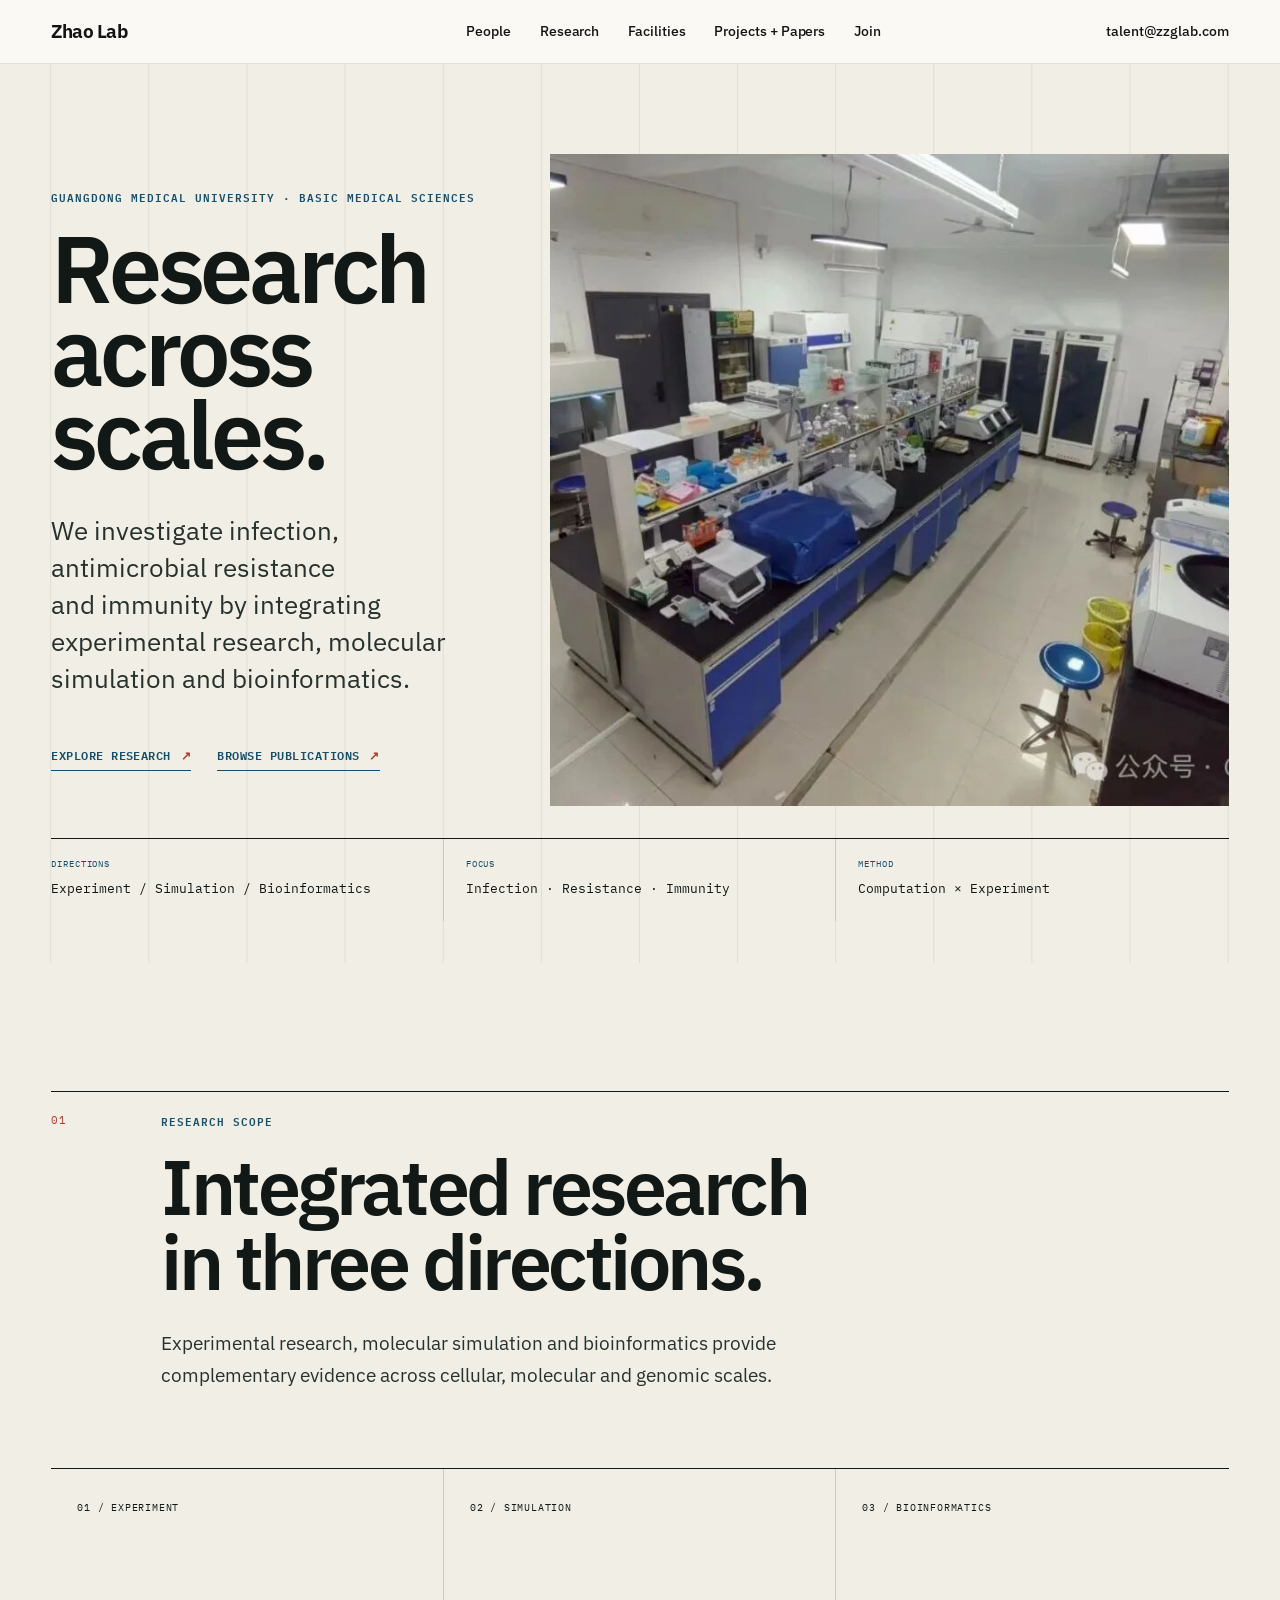
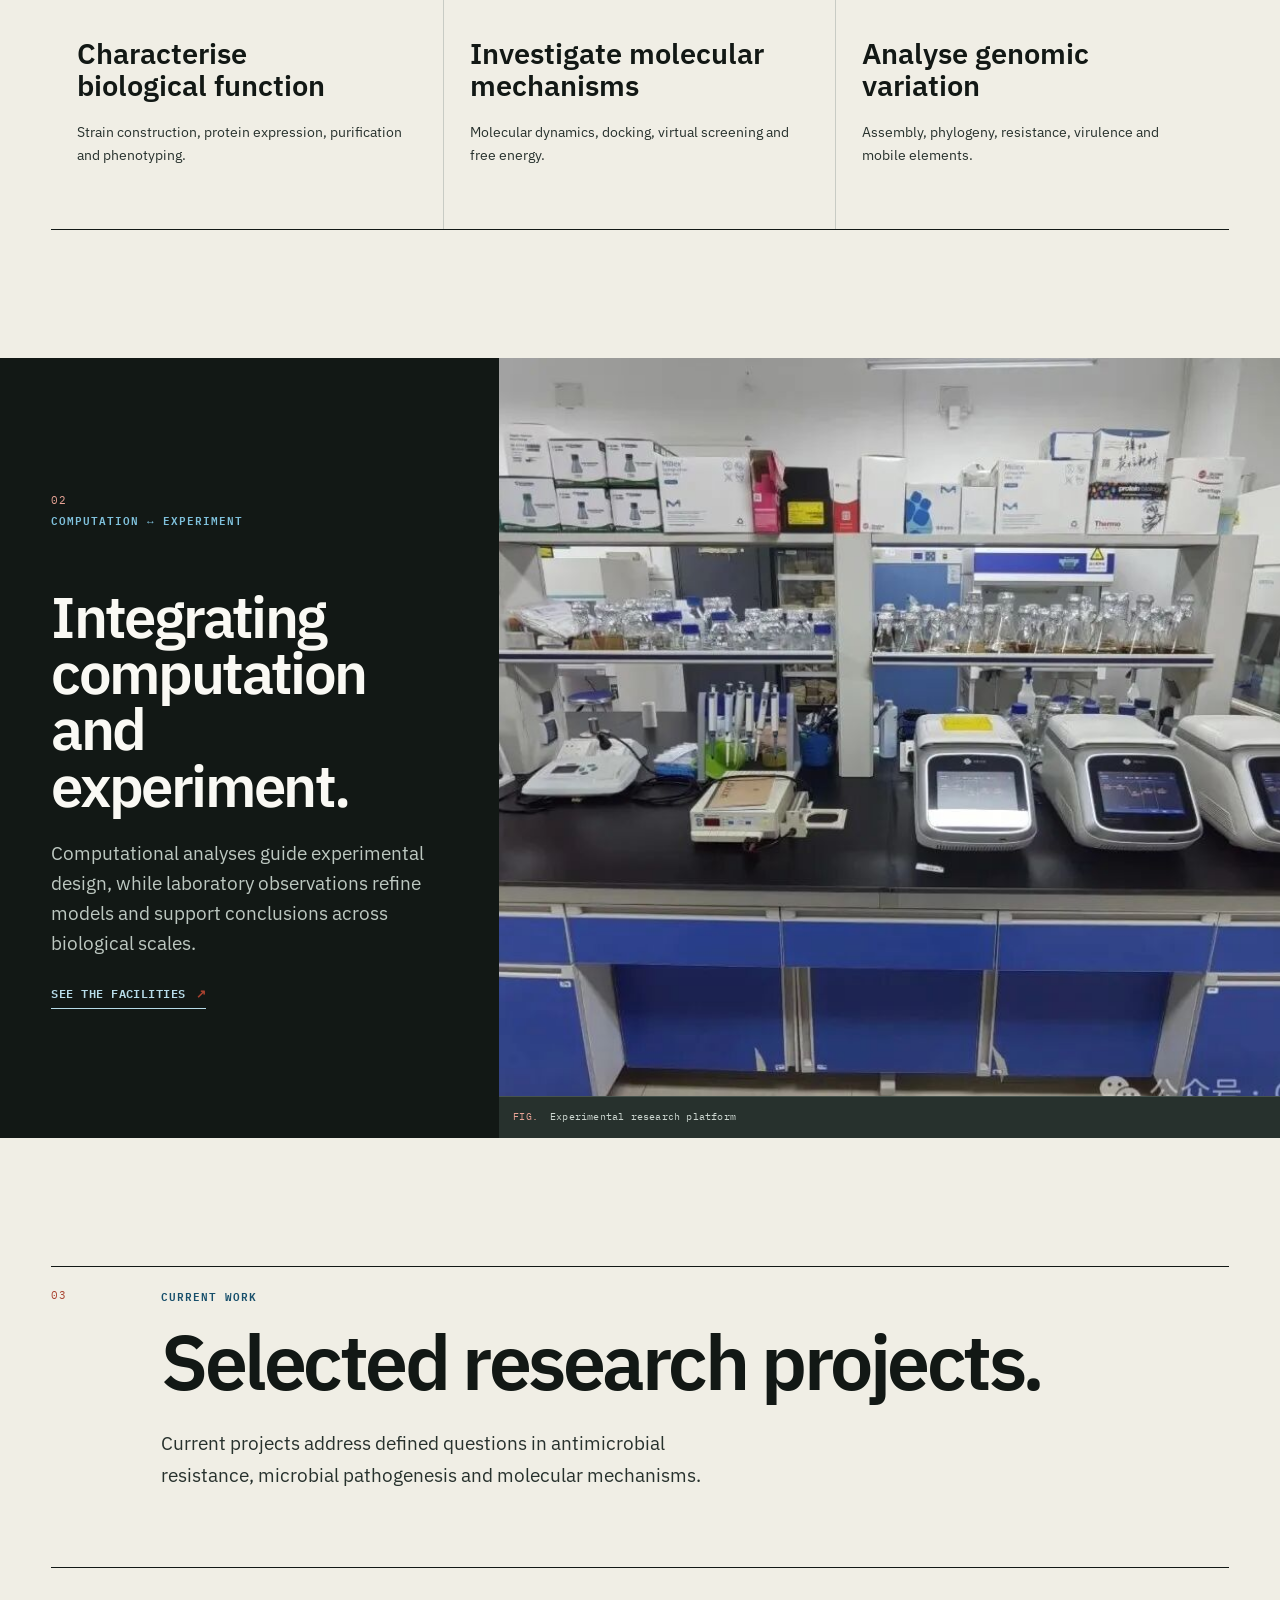
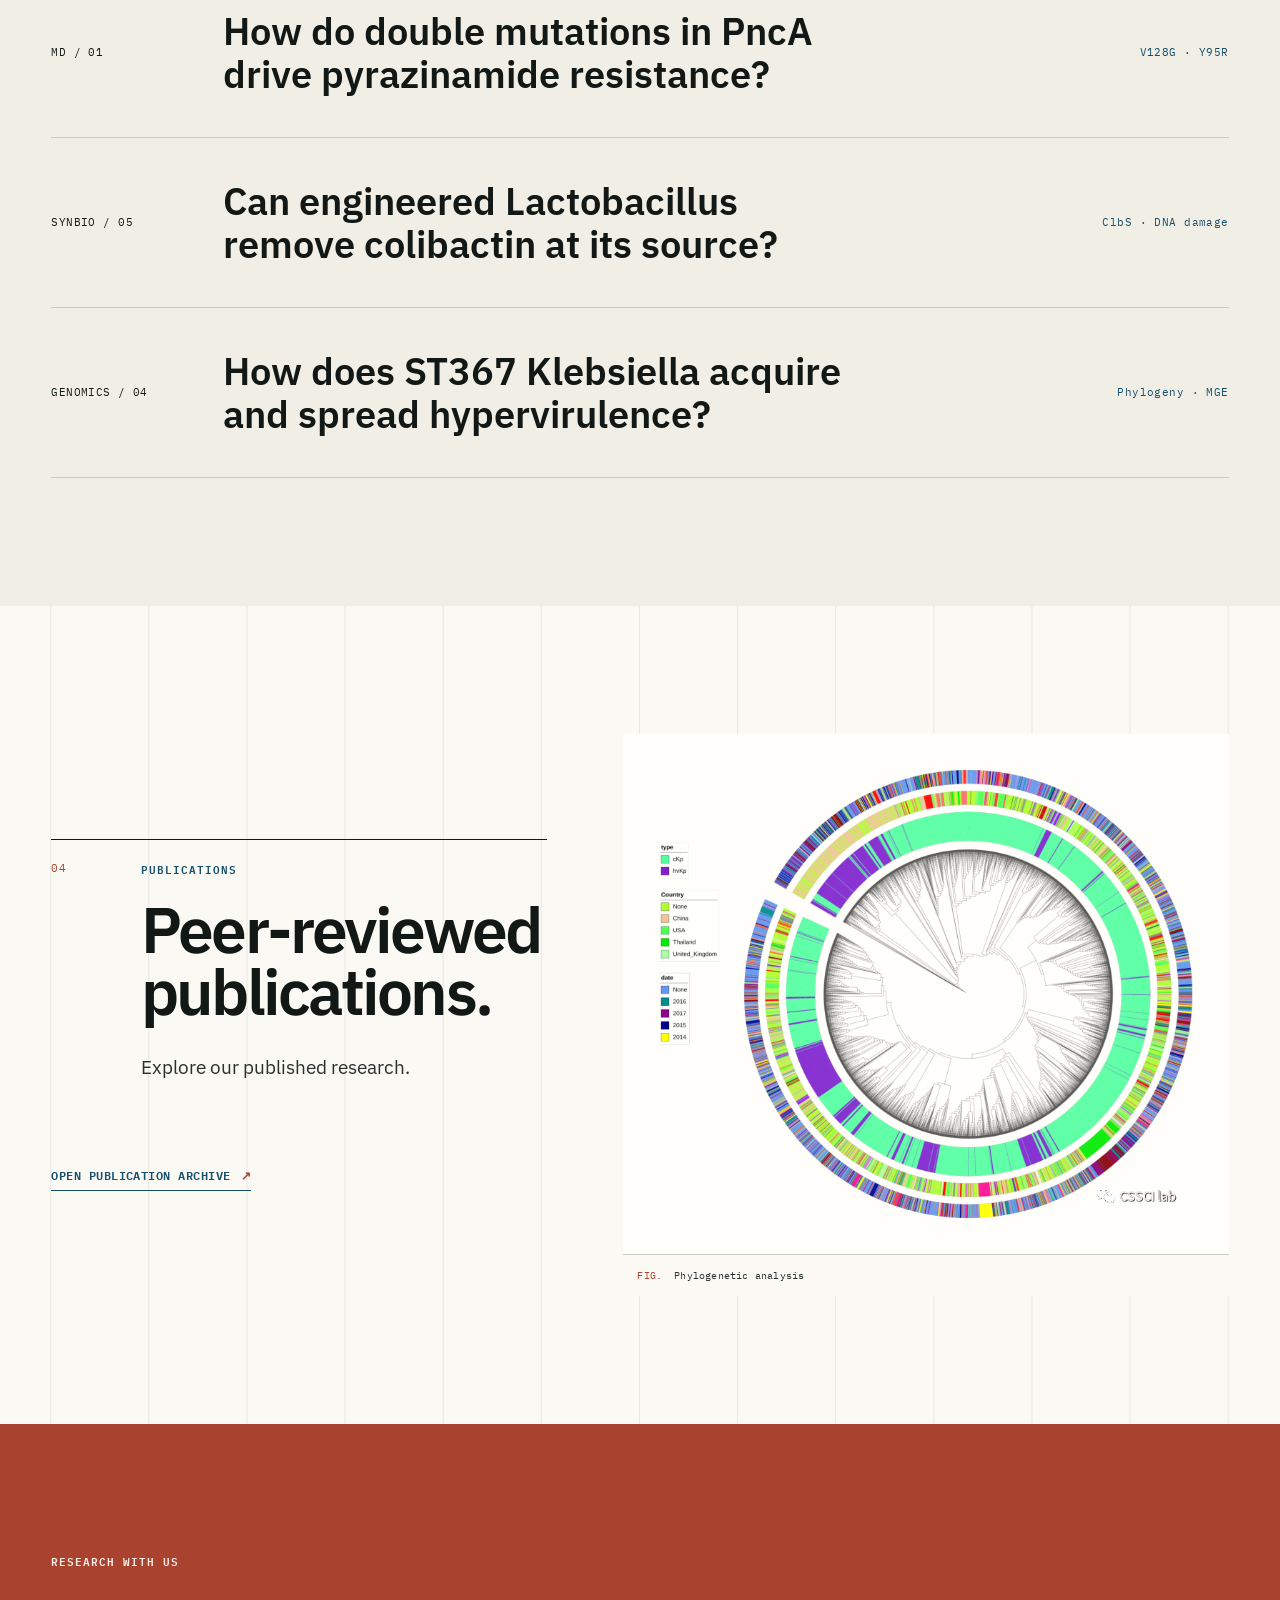
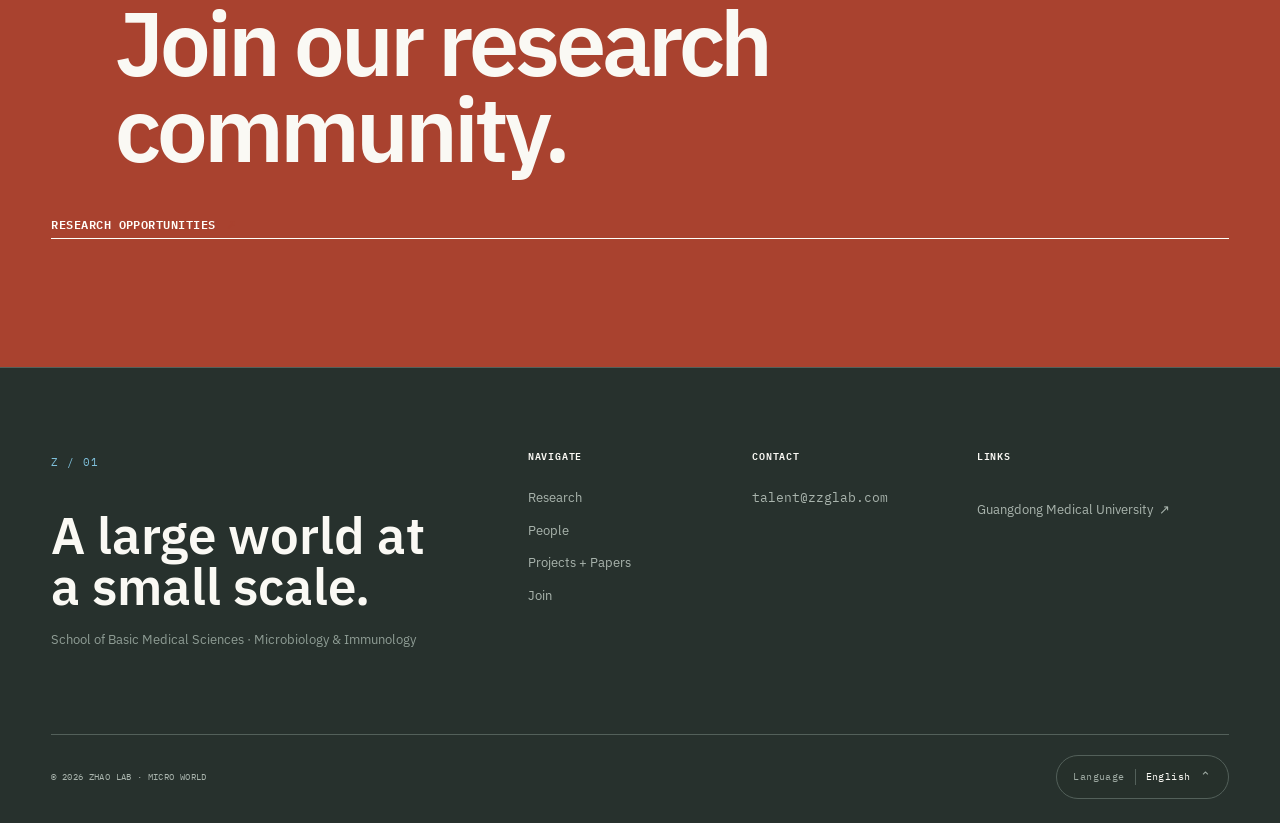
==== commit e04720cd: "Refine public copy, contacts, and responsive layout" ====
--- a/zh/index.html
+++ b/zh/index.html
@@ -1,9 +1,9 @@
-<!doctype html>
+<!DOCTYPE html>
 <html lang="zh-CN">
 <head>
   <meta charset="UTF-8">
   <meta name="viewport" content="width=device-width, initial-scale=1">
-  <meta name="description" content="广东医科大学赵祖国课题组综合生物信息学、分子动力学与实验方法研究感染、耐药和分子机制。">
+  <meta name="description" content="广东医科大学 Zhao Lab 综合运用实验研究、分子模拟与生物信息方法，研究感染、耐药与免疫相关机制。">
   <meta name="theme-color" content="#121815">
   <link rel="canonical" href="https://zzglab.com/zh/">
   <link rel="alternate" hreflang="en" href="https://zzglab.com/">
@@ -11,16 +11,16 @@
   <meta property="og:type" content="website">
   <meta property="og:site_name" content="Zhao Lab · Micro World">
   <meta property="og:locale" content="zh_CN">
-  <meta property="og:title" content="微小的大世界 | 赵祖国课题组">
-  <meta property="og:description" content="广东医科大学赵祖国课题组综合生物信息学、分子动力学与实验方法研究感染、耐药和分子机制。">
+  <meta property="og:title" content="微小的大世界 | Zhao Lab">
+  <meta property="og:description" content="广东医科大学综合生物信息学、分子动力学与实验方法研究感染、耐药和分子机制。">
   <meta property="og:url" content="https://zzglab.com/zh/">
   <meta property="og:image" content="https://zzglab.com/assets/team-group.jpg">
   <meta name="twitter:card" content="summary_large_image">
-  <title>微小的大世界 | 赵祖国课题组</title>
+  <title>微小的大世界 | Zhao Lab</title>
   <link rel="icon" href="../assets/zhao-lab-logo.png" type="image/png" sizes="1254x1254">
-  <script src="../language-init.js?v=20260713-claude-nav"></script>
-  <link rel="stylesheet" href="../styles.css?v=20260713-claude-nav">
-  <script type="application/ld+json">{"@context":"https://schema.org","@type":"ResearchOrganization","name":"微小的大世界 · 赵祖国课题组","url":"https://zzglab.com/","email":"talent@zzglab.com","logo":"https://zzglab.com/assets/zhao-lab-logo.png","parentOrganization":{"@type":"CollegeOrUniversity","name":"广东医科大学"},"areaServed":"CN","knowsAbout":["实验研究","分子模拟","生物信息"]}</script>
+  <script src="../language-init.js?v=20260718-09"></script>
+  <link rel="stylesheet" href="../styles.css?v=20260718-09">
+  <script type="application/ld+json">{"@context":"https://schema.org","@type":"ResearchOrganization","name":"Zhao Lab · 微小的大世界","url":"https://zzglab.com/","email":"talent@zzglab.com","logo":"https://zzglab.com/assets/zhao-lab-logo.png","parentOrganization":{"@type":"CollegeOrUniversity","name":"广东医科大学"},"areaServed":"CN","knowsAbout":["实验研究","分子模拟","生物信息"]}</script>
 </head>
 <body data-page="index" data-lang="zh">
   <a class="skip-link" href="#main">跳到主要内容</a>
@@ -29,34 +29,34 @@
       <a class="brand" href="index.html" aria-label="Zhao Lab 首页"><b>Zhao Lab</b></a>
       <nav class="primary-nav" id="primary-menu" aria-label="主导航"><a href="team.html">团队</a><a href="research.html">研究</a><a href="facilities.html">科研平台</a><a href="projects.html">项目与论文</a><a href="join.html">加入我们</a></nav>
       <div class="header-tools">
-        <button class="contact-link email-copy email-index" type="button" data-copy-email data-copy-label="点击即可复制邮箱地址" data-copied-label="已复制" aria-label="复制课题组邮箱"><span>联系邮箱</span><span class="email-index-action" data-copy-action>点击即可复制邮箱地址</span><span class="sr-only" data-copy-status aria-live="polite"></span></button>
+        <span class="contact-link contact-email">talent@zzglab.com</span>
         <button class="menu-toggle" type="button" aria-controls="primary-menu" aria-expanded="false" data-open-label="打开菜单" data-close-label="关闭菜单" aria-label="打开菜单"><span></span><span></span></button>
       </div>
     </div>
   </header>
   <main id="main"><section class="home-hero grid-field">
-    <div class="hero-statement reveal"><p class="kicker">广东医科大学 · 基础医学院</p><h1>在微小尺度<br>建立可信证据</h1><p class="hero-lead">我们连接微生物基因组、蛋白质运动、候选化合物与实验表型，研究感染、耐药和疾病机制。</p><div class="hero-actions"><a class="text-link" href="research.html">探索研究<span aria-hidden="true">↗</span></a><a class="text-link" href="projects.html#publications">浏览论文<span aria-hidden="true">↗</span></a></div></div>
-    <figure class="evidence-figure hero-figure reveal"><img src="../assets/lab-wide.jpg" width="1080" height="726" alt="广东医科大学基础医学院实验室全景" loading="lazy"><figcaption><span>FIG.</span>基础医学院实验空间 · 往期资料</figcaption></figure>
+    <div class="hero-statement reveal"><p class="kicker">广东医科大学 · 基础医学院</p><h1>跨越尺度<br>开展生命<br>科学研究</h1><p class="hero-lead">我们综合运用实验研究、分子模拟和生物信息方法，研究感染、耐药与免疫相关机制。</p><div class="hero-actions"><a class="text-link" href="research.html">探索研究<span aria-hidden="true">↗</span></a><a class="text-link" href="projects.html#publications">浏览论文<span aria-hidden="true">↗</span></a></div></div>
+    <figure class="evidence-figure hero-figure reveal"><img src="../assets/lab-wide.jpg" width="1080" height="726" alt="广东医科大学基础医学院实验室全景" loading="lazy"><figcaption><span>FIG.</span>基础医学院实验平台</figcaption></figure>
     <aside class="hero-register reveal"><div><span>三大方向</span><b>实验研究 / 分子模拟 / 生物信息</b></div><div><span>核心主题</span><b>感染 · 耐药 · 免疫</b></div><div><span>方法</span><b>计算预测 × 实验验证</b></div></aside>
   </section>
-  <section class="section-block" id="scope"><header class="section-head reveal"><span class="section-index">01</span><div><p class="kicker">RESEARCH SCOPE</p><h2>一条证据链<br>三大方向</h2><p class="section-intro">实验研究、分子模拟和生物信息不是彼此分离的栏目，而是相互质疑、相互验证的研究路径。</p></div></header>
-    <div class="scale-ledger reveal"><a href="research.html#experiment"><span>01 / EXPERIMENT</span><h3>用实验回答功能问题</h3><p>菌株构建、蛋白表达、纯化与表型验证。</p></a><a href="research.html#dynamics"><span>02 / SIMULATION</span><h3>从结构与运动解释分子机制</h3><p>分子动力学、分子对接、虚拟筛选与自由能。</p></a><a href="research.html#bioinfo"><span>03 / BIOINFORMATICS</span><h3>从序列发现传播规律</h3><p>基因组组装、系统发育、耐药、毒力与移动元件。</p></a></div>
+  <section class="section-block" id="scope"><header class="section-head reveal"><span class="section-index">01</span><div><p class="kicker">RESEARCH SCOPE</p><h2>三大方向<br>协同研究</h2><p class="section-intro">实验研究、分子模拟和生物信息从细胞、分子与基因组等尺度提供相互补充的研究证据。</p></div></header>
+    <div class="scale-ledger reveal"><a href="research.html#experiment"><span>01 / EXPERIMENT</span><h3>研究生物学功能</h3><p>菌株构建、蛋白表达、纯化与表型验证。</p></a><a href="research.html#dynamics"><span>02 / SIMULATION</span><h3>解析分子作用机制</h3><p>分子动力学、分子对接、虚拟筛选与自由能。</p></a><a href="research.html#bioinfo"><span>03 / BIOINFORMATICS</span><h3>分析基因组变异与传播</h3><p>基因组组装、系统发育、耐药、毒力与移动元件。</p></a></div>
   </section>
-  <section class="photo-essay ink-section"><div class="photo-copy reveal"><span class="section-index">02</span><p class="kicker">COMPUTATION ↔ EXPERIMENT</p><h2>预测必须面对实验</h2><p>从计算机中的序列与轨迹，到实验台上的菌株、蛋白和表型，证据在不同尺度之间往返。</p><a class="text-link" href="facilities.html">查看科研平台<span aria-hidden="true">↗</span></a></div><figure class="evidence-figure  reveal"><img src="../assets/lab-bench.jpg" width="1080" height="756" alt="分子生物学实验平台" loading="lazy"><figcaption><span>FIG.</span>湿实验平台 · 真实场景</figcaption></figure></section>
-  <section class="section-block" id="work"><header class="section-head reveal"><span class="section-index">03</span><div><p class="kicker">CURRENT WORK</p><h2>问题而不是产品</h2><p class="section-intro">每个项目从尚未被回答的问题开始。</p></div></header>
+  <section class="photo-essay ink-section"><div class="photo-copy reveal"><span class="section-index">02</span><p class="kicker">COMPUTATION ↔ EXPERIMENT</p><h2>计算分析<br>与实验研究<br>相结合</h2><p>计算分析为实验设计提供依据，实验观察进一步检验和完善模型，共同形成跨尺度研究证据。</p><a class="text-link" href="facilities.html">查看科研平台<span aria-hidden="true">↗</span></a></div><figure class="evidence-figure  reveal"><img src="../assets/lab-bench.jpg" width="1080" height="756" alt="分子生物学实验平台" loading="lazy"><figcaption><span>FIG.</span>实验研究平台</figcaption></figure></section>
+  <section class="section-block" id="work"><header class="section-head reveal"><span class="section-index">03</span><div><p class="kicker">CURRENT WORK</p><h2>代表性研究项目</h2><p class="section-intro">当前项目聚焦抗微生物药物耐药、微生物致病性与分子作用机制等科学问题。</p></div></header>
     <div class="work-ledger reveal"><a href="projects.html#pnc"><span>MD / 01</span><h3>PncA 双突变如何导致吡嗪酰胺耐药</h3><b>V128G · Y95R</b></a><a href="projects.html#clbs"><span>SYNBIO / 05</span><h3>工程乳酸杆菌能否定向清除 Colibactin</h3><b>ClbS · DNA damage</b></a><a href="projects.html"><span>GENOMICS / 04</span><h3>ST367 肺炎克雷伯菌如何获得并传播高毒力</h3><b>Phylogeny · MGE</b></a></div>
   </section>
-  <section class="paper-preview grid-field" id="papers"><div><header class="section-head reveal"><span class="section-index">04</span><div><p class="kicker">PUBLICATIONS</p><h2>论文是过程的可核查记录</h2><p class="section-intro">完整列表按年份整理，并保留 DOI 与更正信息。</p></div></header><a class="text-link" href="projects.html#publications">打开历年论文<span aria-hidden="true">↗</span></a></div><figure class="evidence-figure paper-art reveal"><img src="../assets/phylogeny.png" width="747" height="627" alt="系统发育分析结果" loading="lazy"><figcaption><span>FIG.</span>计算生物学证据图版</figcaption></figure></section>
-  <section class="join-callout"><p class="kicker">RESEARCH WITH US</p><h2>把好奇心变成一个可以验证的问题</h2><a class="text-link" href="join.html">了解参与方式<span aria-hidden="true">↗</span></a></section></main>
+  <section class="paper-preview grid-field" id="papers"><div><header class="section-head reveal"><span class="section-index">04</span><div><p class="kicker">PUBLICATIONS</p><h2>同行评议<br>论文</h2><p class="section-intro">查看我们的已发表研究成果。</p></div></header><a class="text-link" href="projects.html#publications">打开历年论文<span aria-hidden="true">↗</span></a></div><figure class="evidence-figure paper-art reveal"><img src="../assets/phylogeny.png" width="747" height="627" alt="系统发育分析结果" loading="lazy"><figcaption><span>FIG.</span>系统发育分析</figcaption></figure></section>
+  <section class="join-callout"><p class="kicker">RESEARCH WITH US</p><h2>欢迎加入我们的科研团队</h2><a class="text-link" href="join.html">了解科研机会<span aria-hidden="true">↗</span></a></section></main>
   <footer class="site-footer">
     <div class="footer-grid">
       <div class="footer-identity"><span class="registration-mark">Z / 01</span><h2>在微小尺度<br>发现大世界</h2><p>广东医科大学基础医学院 · 微生物学与免疫学</p></div>
       <div class="footer-column"><b>浏览</b><a href="research.html">研究</a><a href="team.html">团队</a><a href="projects.html">项目与论文</a><a href="join.html">加入我们</a></div>
-      <div class="footer-column"><b>联系</b><button class="footer-email email-copy email-index" type="button" data-copy-email data-copy-label="点击即可复制邮箱地址" data-copied-label="已复制" aria-label="点击复制邮箱"><span>联系邮箱</span><span class="email-index-action" data-copy-action>点击即可复制邮箱地址</span><span class="sr-only" data-copy-status aria-live="polite"></span></button></div>
+      <div class="footer-column"><b>联系</b><span class="footer-email">talent@zzglab.com</span></div>
       <div class="footer-column"><b>友情链接</b><a class="affiliation-link" href="https://www.gdmu.edu.cn/" target="_blank" rel="noopener">广东医科大学<span aria-hidden="true">↗</span></a></div>
     </div>
-    <div class="footer-legal"><span>© <span data-year></span> Zhao Lab · Micro World</span><span>2026-07</span><div class="language-menu footer-language" data-language-menu><button class="language-trigger" type="button" aria-expanded="false" aria-controls="footer-language-options" aria-label="选择语言" data-language-trigger><span>Language</span><span class="language-current-label">中文</span><span class="language-chevron" aria-hidden="true">⌃</span></button><ul class="language-options" id="footer-language-options" data-language-options hidden><li><a data-language-switch data-language="en" href="../index.html?lang=en" lang="en">English</a></li><li><span aria-current="page">中文</span></li></ul></div></div>
+    <div class="footer-legal"><span>© <span data-year></span> Zhao Lab · Micro World</span><div class="language-menu footer-language" data-language-menu><button class="language-trigger" type="button" aria-expanded="false" aria-controls="footer-language-options" aria-label="选择语言" data-language-trigger><span>Language</span><span class="language-current-label">中文</span><span class="language-chevron" aria-hidden="true">⌃</span></button><ul class="language-options" id="footer-language-options" data-language-options hidden><li><a data-language-switch data-language="en" href="../index.html?lang=en" lang="en">English</a></li><li><span aria-current="page">中文</span></li></ul></div></div>
   </footer>
-  <script src="../script.js?v=20260713-claude-nav"></script>
+  <script src="../script.js?v=20260718-09"></script>
 </body>
 </html>
--- a/styles.css
+++ b/styles.css
@@ -56,7 +56,7 @@
 figure { margin: 0; }
 main *, .header-inner > *, .footer-grid > * { min-width: 0; }
 h1, h2, h3, p, a, button { overflow-wrap: break-word; }
-h1, h2, h3 { text-wrap: balance; }
+h1, h2, h3 { overflow-wrap: normal; word-break: normal; text-wrap: balance; }
 p { text-wrap: pretty; }
 ::selection { color: var(--white); background: var(--blue); }
 
@@ -64,7 +64,7 @@
 .skip-link:focus { top: 12px; }
 :focus-visible { outline: 3px solid var(--oxide); outline-offset: 4px; }
 
-.site-header { height: 64px; position: sticky; top: 0; z-index: 100; color: var(--claude-ink); background: rgba(250, 249, 245, .96); border-bottom: 1px solid var(--claude-hairline); backdrop-filter: blur(16px); }
+.site-header { height: 64px; position: sticky; top: 0; z-index: 100; color: var(--claude-ink); background: rgba(250, 249, 245, .96); border-bottom: 1px solid var(--claude-hairline); -webkit-backdrop-filter: blur(16px); backdrop-filter: blur(16px); }
 .header-inner { width: min(1240px, calc(100% - 2 * var(--gutter))); height: 100%; margin: auto; display: grid; grid-template-columns: minmax(130px, 190px) minmax(0, 1fr) auto; align-items: center; gap: clamp(18px, 2.5vw, 36px); }
 .brand { display: inline-flex; align-items: center; width: max-content; }
 .brand b { display: block; font-family: var(--sans); font-size: 19px; font-weight: 650; line-height: 1; letter-spacing: -.025em; }
@@ -88,11 +88,8 @@
 .language-options a { color: var(--paper-bright); }
 .language-options a:hover { color: #7fc1dc; }
 .language-options [aria-current="page"] { color: #829088; }
-.contact-link { min-height: 40px; display: inline-flex; align-items: center; padding: 0; border: 0; background: transparent; cursor: pointer; }
-.email-index { display: inline-flex; align-items: center; gap: 9px; padding: 0; border: 0; color: inherit; background: transparent; font: inherit; text-align: left; cursor: pointer; }
-.email-index-action { color: #a9583e; border-bottom: 1px solid currentColor; font-size: .9em; line-height: 1.45; transition: color .18s ease; }
-.email-index:hover .email-index-action, .email-index:focus-visible .email-index-action { color: var(--claude-coral); }
-.email-index.is-copied .email-index-action { color: #34715b; }
+.contact-link { min-height: 40px; display: inline-flex; align-items: center; padding: 0; border: 0; background: transparent; }
+.contact-email { color: #6f4a3d; font-family: var(--mono); font-size: 11px; letter-spacing: .01em; white-space: nowrap; }
 .sr-only { width: 1px !important; height: 1px !important; position: absolute !important; overflow: hidden !important; clip: rect(0, 0, 0, 0) !important; white-space: nowrap !important; clip-path: inset(50%) !important; }
 .menu-toggle { width: 42px; height: 42px; display: none; padding: 0; border: 1px solid var(--claude-hairline); border-radius: 7px; background: transparent; }
 .menu-toggle span { width: 18px; height: 1px; display: block; margin: 5px auto; background: currentColor; transition: transform .25s ease; }
@@ -100,7 +97,7 @@
 .menu-open .menu-toggle span:last-child { transform: translateY(-3px) rotate(-45deg); }
 
 .grid-field { background-image: linear-gradient(to right, transparent calc(100% - 1px), rgba(18, 24, 21, .08) 1px); background-size: calc((100% - 2 * var(--gutter)) / 12) 100%; background-position: var(--gutter) 0; }
-.kicker, .section-index, .registration-mark, .image-credit, .source-note { font-family: var(--mono); font-size: 11px; letter-spacing: .09em; text-transform: uppercase; }
+.kicker, .section-index, .registration-mark, .image-credit { font-family: var(--mono); font-size: 11px; letter-spacing: .09em; text-transform: uppercase; }
 .kicker { margin: 0 0 20px; color: var(--blue); font-weight: 600; }
 .ink-section .kicker { color: #7fc1dc; }
 h1, h2, h3 { font-family: var(--serif); font-weight: 600; }
@@ -110,6 +107,7 @@
 .hero-statement h1 { max-width: 720px; margin: 0; font-size: clamp(60px, 7.4vw, 112px); line-height: .88; letter-spacing: -.045em; }
 [lang="zh-CN"] .hero-statement h1 { font-size: clamp(58px, 7vw, 102px); line-height: 1; }
 .hero-lead { max-width: 660px; margin: 36px 0 0; color: var(--ink-soft); font-family: var(--serif); font-size: clamp(21px, 2vw, 29px); line-height: 1.45; }
+.hero-lead, .page-title > p:last-of-type, .section-intro, .research-lead { text-wrap: balance; }
 .hero-actions { display: flex; flex-wrap: wrap; gap: 26px; margin-top: 42px; }
 .text-link { width: max-content; display: inline-flex; align-items: center; gap: 10px; padding: 7px 0 5px; color: var(--blue); border-bottom: 1px solid currentColor; font-family: var(--mono); font-size: 12px; font-weight: 600; letter-spacing: .04em; text-transform: uppercase; }
 .text-link span { color: var(--oxide); }
@@ -154,7 +152,7 @@
 
 .photo-essay { min-height: 780px; display: grid; grid-template-columns: .78fr 1.22fr; }
 .photo-copy { padding: clamp(64px, 8vw, 120px) var(--gutter); align-self: center; }
-.photo-copy h2 { max-width: 610px; margin: 60px 0 24px; color: var(--paper-bright); font-size: clamp(52px, 6vw, 86px); line-height: .98; letter-spacing: -.045em; }
+.photo-copy h2 { max-width: 610px; margin: 60px 0 24px; color: var(--paper-bright); font-size: clamp(48px, 4.5vw, 64px); line-height: .98; letter-spacing: -.045em; }
 .photo-copy > p:not(.kicker) { max-width: 560px; color: #bdc8c1; font-size: 19px; }
 .photo-essay > figure img { height: 100%; min-height: 738px; }
 .photo-essay > figure figcaption { position: absolute; left: 0; right: 0; bottom: 0; }
@@ -169,18 +167,23 @@
 
 .paper-preview { min-height: 760px; padding: clamp(88px, 10vw, 150px) var(--gutter); display: grid; grid-template-columns: .9fr 1.1fr; gap: clamp(40px, 6vw, 100px); align-items: center; background-color: var(--paper-bright); }
 .paper-preview .section-head { grid-template-columns: 90px 1fr; }
+.paper-preview .section-head h2 { font-size: clamp(46px, 5vw, 72px); }
 .paper-art img { max-height: 600px; object-fit: contain; padding: 36px; background: var(--white); }
 
 .join-callout { padding: clamp(76px, 10vw, 150px) var(--gutter); color: var(--paper-bright); background: var(--oxide); }
 .join-callout > * { width: min(var(--max), 100%); margin-left: auto; margin-right: auto; }
 .join-callout .kicker { color: #fff0e9; }
 .join-callout h2 { max-width: 1050px; margin-top: 30px; margin-bottom: 36px; font-size: clamp(50px, 7vw, 102px); line-height: .96; letter-spacing: -.045em; }
+[lang="zh-CN"] .join-callout h2 { line-height: 1.08; letter-spacing: -.035em; }
 .join-callout .text-link { color: var(--white); }
 
 .page-hero { min-height: 720px; padding: clamp(64px, 8vw, 120px) var(--gutter); display: grid; grid-template-columns: .9fr 1.1fr; gap: clamp(40px, 6vw, 100px); align-items: center; background: var(--paper-bright); }
-.page-title { max-width: 710px; justify-self: end; }
+.page-title { width: 100%; max-width: 710px; justify-self: end; }
 .page-title h1 { margin: 0; font-size: clamp(64px, 8vw, 116px); line-height: .88; letter-spacing: -.055em; }
 [lang="zh-CN"] .page-title h1 { line-height: 1.04; }
+.people-hero .page-title h1 { font-size: clamp(62px, 6.2vw, 90px); }
+.project-hero .page-title h1 { font-size: clamp(64px, 7vw, 102px); }
+.join-hero .page-title h1 { font-size: clamp(64px, 6.5vw, 96px); }
 .page-title > p:last-of-type { max-width: 650px; margin: 36px 0 0; color: var(--ink-soft); font-family: var(--serif); font-size: clamp(20px, 1.8vw, 27px); line-height: 1.5; }
 .page-title .text-link { margin-top: 34px; }
 .people-hero .hero-figure img { min-height: 560px; }
@@ -223,12 +226,17 @@
 .research-record .research-copy { justify-self: end; }
 .research-copy h2 { margin: 28px 0; font-size: clamp(49px, 5.5vw, 78px); line-height: 1; letter-spacing: -.04em; }
 .research-lead { max-width: 590px; font-family: var(--serif); font-size: clamp(23px, 2.1vw, 31px); line-height: 1.35; }
-.research-copy > p:not(.kicker, .research-lead) { max-width: 620px; color: var(--ink-soft); font-size: 17px; }
-.ink-section .research-copy > p:not(.kicker, .research-lead) { color: #b9c5be; }
+.research-copy > p:not(.kicker, .research-lead, .direction-contact) { max-width: 620px; color: var(--ink-soft); font-size: 17px; }
+.ink-section .research-copy > p:not(.kicker, .research-lead, .direction-contact) { color: #b9c5be; }
 .method-line { margin-top: 36px; display: flex; flex-wrap: wrap; border-top: 1px solid var(--rule); }
 .method-line span { padding: 10px 14px 10px 0; margin-right: 14px; color: var(--blue); font-family: var(--mono); font-size: 10px; }
 .ink-section .method-line { border-color: #5a6761; }
 .ink-section .method-line span { color: #7fc1dc; }
+.direction-contact { margin: 28px 0 0; display: flex; align-items: baseline; flex-wrap: wrap; gap: 6px 16px; }
+.direction-contact span { color: var(--oxide); font-family: var(--mono); font-size: 10px; font-weight: 600; letter-spacing: .07em; text-transform: uppercase; }
+.direction-contact b { color: var(--ink); font-family: var(--mono); font-size: 15px; font-weight: 600; overflow-wrap: anywhere; }
+.ink-section .direction-contact span { color: #7fc1dc; }
+.ink-section .direction-contact b { color: var(--paper-bright); }
 .research-record .evidence-figure img { height: 470px; object-fit: contain; padding: 28px; background: var(--paper-bright); }
 .research-record#experiment .evidence-figure img { padding: 0; object-fit: cover; }
 .research-plates { display: grid; gap: 14px; }
@@ -252,7 +260,7 @@
 .equipment-ledger span { color: var(--blue); font-family: var(--mono); font-size: 10px; }
 .equipment-ledger h3 { margin: 70px 0 12px; font-size: 34px; }
 .compute-section { min-height: 850px; padding: clamp(80px, 10vw, 150px) var(--gutter); display: grid; grid-template-columns: .85fr 1.15fr; gap: clamp(50px, 8vw, 130px); align-items: center; }
-.compute-copy h2 { margin: 56px 0 24px; font-size: clamp(52px, 6vw, 84px); line-height: .98; }
+.compute-copy h2 { margin: 56px 0 24px; font-size: clamp(48px, 4.2vw, 64px); line-height: .98; }
 .compute-copy > p:not(.kicker) { color: #bec9c2; font-size: 18px; }
 .spec-line { margin-top: 42px; display: grid; grid-template-columns: 1fr 1fr; border-top: 1px solid #57635d; }
 .spec-line span { padding: 20px 0; color: #c9d2cc; font-family: var(--mono); font-size: 11px; }
@@ -279,6 +287,7 @@
 .project-row > span { color: var(--blue); font-family: var(--mono); font-size: 10px; letter-spacing: .06em; }
 .project-row h3 { margin: 0; font-size: clamp(26px, 2.7vw, 39px); line-height: 1.1; }
 .project-row p { color: var(--ink-soft); }
+.project-row p, .audience-ledger p, .value-ledger p, .path-ledger > article > p:not(.path-contact), .process-strip p { text-wrap: balance; }
 .student-ledger article { min-height: 165px; display: grid; grid-template-columns: 140px 1fr; gap: 32px; padding: 28px 0; border-top: 1px solid #b7bbb5; }
 .student-ledger time { color: var(--oxide); font-family: var(--mono); font-size: 28px; }
 .student-ledger span { color: var(--blue); font-family: var(--mono); font-size: 10px; }
@@ -301,7 +310,6 @@
 .publication-links { margin-top: 14px; display: flex; flex-wrap: wrap; gap: 18px; }
 .publication-links a, .publication-links span { color: #e1e7e3; font-family: var(--mono); font-size: 10px; }
 .publication-links a:hover { color: #f39d89; }
-.correction-link { color: #f3a28e !important; }
 .achievement-grid { display: grid; grid-template-columns: repeat(4, 1fr); border-top: 1px solid var(--ink); }
 .achievement-grid article { min-height: 250px; padding: 26px; border-right: 1px solid var(--rule); border-bottom: 1px solid var(--ink); }
 .achievement-grid article:last-child { border-right: 0; }
@@ -323,12 +331,14 @@
 .path-ledger { display: grid; grid-template-columns: repeat(3, 1fr); border-top: 1px solid var(--ink); }
 .path-ledger article { min-height: 570px; padding: 34px; position: relative; border-right: 1px solid var(--rule); border-bottom: 1px solid var(--ink); }
 .path-ledger article:last-child { border-right: 0; }
-.path-ledger h3 { margin: 80px 0 20px; font-size: clamp(37px, 4.5vw, 60px); }
+.path-ledger h3 { margin: 80px 0 20px; font-size: clamp(36px, 3.5vw, 48px); }
 .path-ledger p { max-width: 500px; color: var(--ink-soft); }
-.path-ledger ul { margin: 34px 0 50px; padding: 0; list-style: none; border-top: 1px solid var(--rule); }
+.path-ledger ul { margin: 34px 0 130px; padding: 0; list-style: none; border-top: 1px solid var(--rule); }
 .path-ledger li { padding: 9px 0; border-bottom: 1px solid var(--rule); font-family: var(--mono); font-size: 11px; }
+.path-ledger .path-contact { position: absolute; left: 34px; bottom: 86px; margin: 0; }
+.path-ledger .path-contact span { display: block; margin-bottom: 5px; color: var(--oxide); font-family: var(--mono); font-size: 9px; font-weight: 600; letter-spacing: .07em; text-transform: uppercase; }
+.path-ledger .path-contact b { color: var(--ink); font-family: var(--mono); font-size: 13px; font-weight: 600; overflow-wrap: anywhere; }
 .path-ledger .text-link { position: absolute; left: 34px; bottom: 34px; }
-.source-note { margin-top: 30px !important; color: #59645f; text-transform: none; }
 .contact-panel { padding: clamp(90px, 12vw, 180px) var(--gutter); }
 .contact-panel > * { width: min(var(--max), 100%); margin-left: auto; margin-right: auto; }
 .contact-panel h2 { margin: 30px auto 70px; font-size: clamp(60px, 8vw, 116px); line-height: .9; }
@@ -336,7 +346,6 @@
 .contact-ledger .contact-copy { width: 100%; min-height: 95px; display: grid; grid-template-columns: minmax(140px, 240px) minmax(0, 1fr) auto; align-items: center; gap: 24px; padding: 0; text-align: left; border: 0; border-bottom: 1px solid #3e4a44; background: transparent; }
 .contact-ledger span:not(.sr-only) { color: #7fc1dc; font-family: var(--mono); font-size: 10px; }
 .contact-ledger b { font-family: var(--serif); font-size: clamp(22px, 3vw, 38px); font-weight: 450; }
-.contact-ledger .email-index-action { color: #b7dce9; }
 
 .site-footer { padding: 80px var(--gutter) 24px; color: #b9c4bd; background: var(--ink-soft); border-top: 1px solid #53605a; }
 .footer-grid, .footer-legal { width: min(var(--max), 100%); margin: auto; }
@@ -348,9 +357,7 @@
 .footer-column b { margin-bottom: 24px; color: var(--paper-bright); font-family: var(--mono); font-size: 10px; letter-spacing: .08em; text-transform: uppercase; }
 .footer-column a, .footer-column > span { margin: 12px 0; color: #a9b4ad; font-size: 13px; }
 .footer-column a:hover { color: var(--white); }
-.footer-email { min-height: 34px; align-items: flex-start; flex-direction: column; gap: 3px; padding: 0; border: 0; color: #a9b4ad; background: transparent; font-size: 13px; text-align: left; }
-.footer-email:hover { color: var(--white); }
-.footer-email .email-index-action { color: #7fc1dc; }
+.footer-email { color: #a9b4ad; font-family: var(--mono); font-size: 12px; overflow-wrap: anywhere; }
 .affiliation-link { display: inline-flex !important; align-items: baseline; gap: 6px; max-width: 220px; }
 .affiliation-link > span { margin: 0; line-height: 1.35; }
 .affiliation-link > span > span { display: inline; margin-left: 4px; color: #7fc1dc; }
@@ -359,6 +366,7 @@
 .reveal { opacity: 1; transform: none; }
 .js .reveal { opacity: 0; transform: translateY(26px); transition: opacity .65s ease, transform .65s cubic-bezier(.2, .7, .2, 1); }
 .js .reveal.is-visible { opacity: 1; transform: none; }
+.facility-overlay.reveal, .js .facility-overlay.reveal, .js .facility-overlay.reveal.is-visible { transform: translate(-50%, -50%); }
 
 @media (max-width: 1100px) {
   .header-inner { grid-template-columns: 150px 1fr auto; gap: 14px; }
@@ -381,9 +389,9 @@
 
 @media (max-width: 960px) {
   html { scroll-padding-top: 76px; }
-  .site-header { height: 64px; position: sticky; top: 0; }
+  .site-header { height: 64px; position: sticky; top: 0; -webkit-backdrop-filter: none; backdrop-filter: none; }
   .header-inner { width: calc(100% - 32px); grid-template-columns: 1fr auto; }
-  .primary-nav { display: none; position: fixed; top: 64px; left: 0; right: 0; bottom: 0; z-index: 98; padding: 36px 24px 100px; overflow-y: auto; flex-direction: column; justify-content: flex-start; gap: 0; background: var(--claude-canvas); }
+  .primary-nav { height: calc(100vh - 64px); height: calc(100dvh - 64px); display: none; position: fixed; top: 64px; left: 0; right: 0; z-index: 98; padding: 36px 24px max(40px, env(safe-area-inset-bottom)); overflow-y: auto; overscroll-behavior: contain; flex-direction: column; justify-content: flex-start; gap: 0; background: var(--claude-canvas); }
   .menu-open .primary-nav { display: flex; }
   .primary-nav a { padding: 17px 8px; color: var(--claude-ink); border-bottom: 1px solid var(--claude-hairline); border-radius: 0; font-family: var(--sans); font-size: 30px; text-transform: none; }
   .primary-nav a:hover, .primary-nav a[aria-current="page"] { color: #9f4f38; background: transparent; }
@@ -398,7 +406,7 @@
   .hero-figure, .hero-figure img { min-height: 420px; }
   .hero-register { grid-column: auto; grid-template-columns: 1fr; }
   .hero-register div, .hero-register div:not(:first-child) { min-height: 68px; padding: 14px 0; border-right: 0; border-bottom: 1px solid var(--rule); }
-  .page-title { justify-self: start; }
+  .page-title { width: 100%; justify-self: stretch; }
   .page-title > p:last-of-type { font-size: 20px; }
   .section-head { grid-template-columns: 64px 1fr; }
   .section-head h2 { font-size: clamp(42px, 11vw, 64px); }
@@ -428,30 +436,39 @@
   .footer-identity { grid-column: 1 / -1; }
 }
 
+@media (max-width: 960px) and (max-height: 600px) {
+  .primary-nav { padding-top: 16px; }
+  .primary-nav a { padding-top: 12px; padding-bottom: 12px; font-size: 25px; }
+}
+
 @media (max-width: 560px) {
   :root { --gutter: 16px; }
   body { font-size: 15px; }
   .brand b { font-size: 18px; }
   .home-hero { padding-top: 58px; }
-  .hero-statement h1, .page-title h1 { font-size: 55px; }
+  .hero-statement h1 { font-size: 55px; }
+  .page-title h1, .project-hero .page-title h1, .join-hero .page-title h1 { font-size: 48px; }
+  .people-hero .page-title h1 { font-size: 44px; }
   [lang="zh-CN"] .hero-statement h1, [lang="zh-CN"] .page-title h1 { font-size: 50px; }
   .hero-lead { font-size: 20px; }
   .hero-actions { flex-direction: column; gap: 16px; }
   .hero-figure, .hero-figure img { min-height: 300px; }
   .section-block, .gallery-section, .publication-section { padding-top: 78px; padding-bottom: 78px; }
   .section-head { grid-template-columns: 1fr; gap: 18px; }
+  .paper-preview .section-head { grid-template-columns: 1fr; gap: 18px; }
   .section-head h2 { font-size: 42px; }
+  .paper-preview .section-head h2 { font-size: 42px; }
   [lang="zh-CN"] .section-head h2 { font-size: 39px; }
   .scale-ledger { grid-template-columns: 1fr; }
   .scale-ledger a, .scale-ledger a:nth-child(2) { min-height: 280px; border-right: 0; border-bottom: 1px solid var(--rule); }
   .scale-ledger h3 { margin-top: 72px; }
   .photo-copy { padding: 76px 20px; }
-  .photo-copy h2 { margin-top: 44px; font-size: 49px; }
+  .photo-copy h2 { margin-top: 44px; font-size: 40px; }
   .photo-essay > figure img { min-height: 340px; }
   .work-ledger a { grid-template-columns: 1fr; gap: 10px; }
   .work-ledger b { grid-column: auto; }
   .paper-preview { padding-top: 78px; padding-bottom: 78px; }
-  .join-callout h2 { font-size: 47px; }
+  .join-callout h2 { font-size: 40px; }
   .page-hero { padding-top: 58px; }
   .people-hero .hero-figure img, .portrait-figure img { min-height: 360px; height: 440px; }
   .profile-abstract dl div { grid-template-columns: 1fr; gap: 6px; }
@@ -465,7 +482,7 @@
   .research-copy h2 { font-size: 44px; }
   .research-record .evidence-figure img { height: 330px; padding: 14px; }
   .facility-hero { min-height: 620px; }
-  .facility-overlay h1 { font-size: 52px; }
+  .facility-overlay h1 { font-size: 48px; }
   .fact-register div { min-height: 145px; padding: 26px 4px; }
   .compute-images { height: auto; grid-template-columns: 1fr; }
   .compute-images figure { height: 380px; }
@@ -481,8 +498,10 @@
   .award-note { padding: 28px; }
   .audience-ledger { grid-template-columns: 1fr; }
   .audience-ledger article { min-height: 320px; border-right: 0; }
-  .audience-ledger h3 { margin-top: 100px; }
+  .audience-ledger h3 { margin-top: 100px; font-size: 32px; }
   .path-ledger article { min-height: 600px; padding: 28px 20px; }
+  .path-ledger h3 { font-size: 36px; }
+  .path-ledger .path-contact { left: 20px; bottom: 80px; }
   .path-ledger .text-link { left: 20px; bottom: 28px; }
   .contact-panel h2 { font-size: 54px; }
   .contact-ledger .contact-copy { grid-template-columns: 1fr; gap: 8px; padding: 20px 0; }
